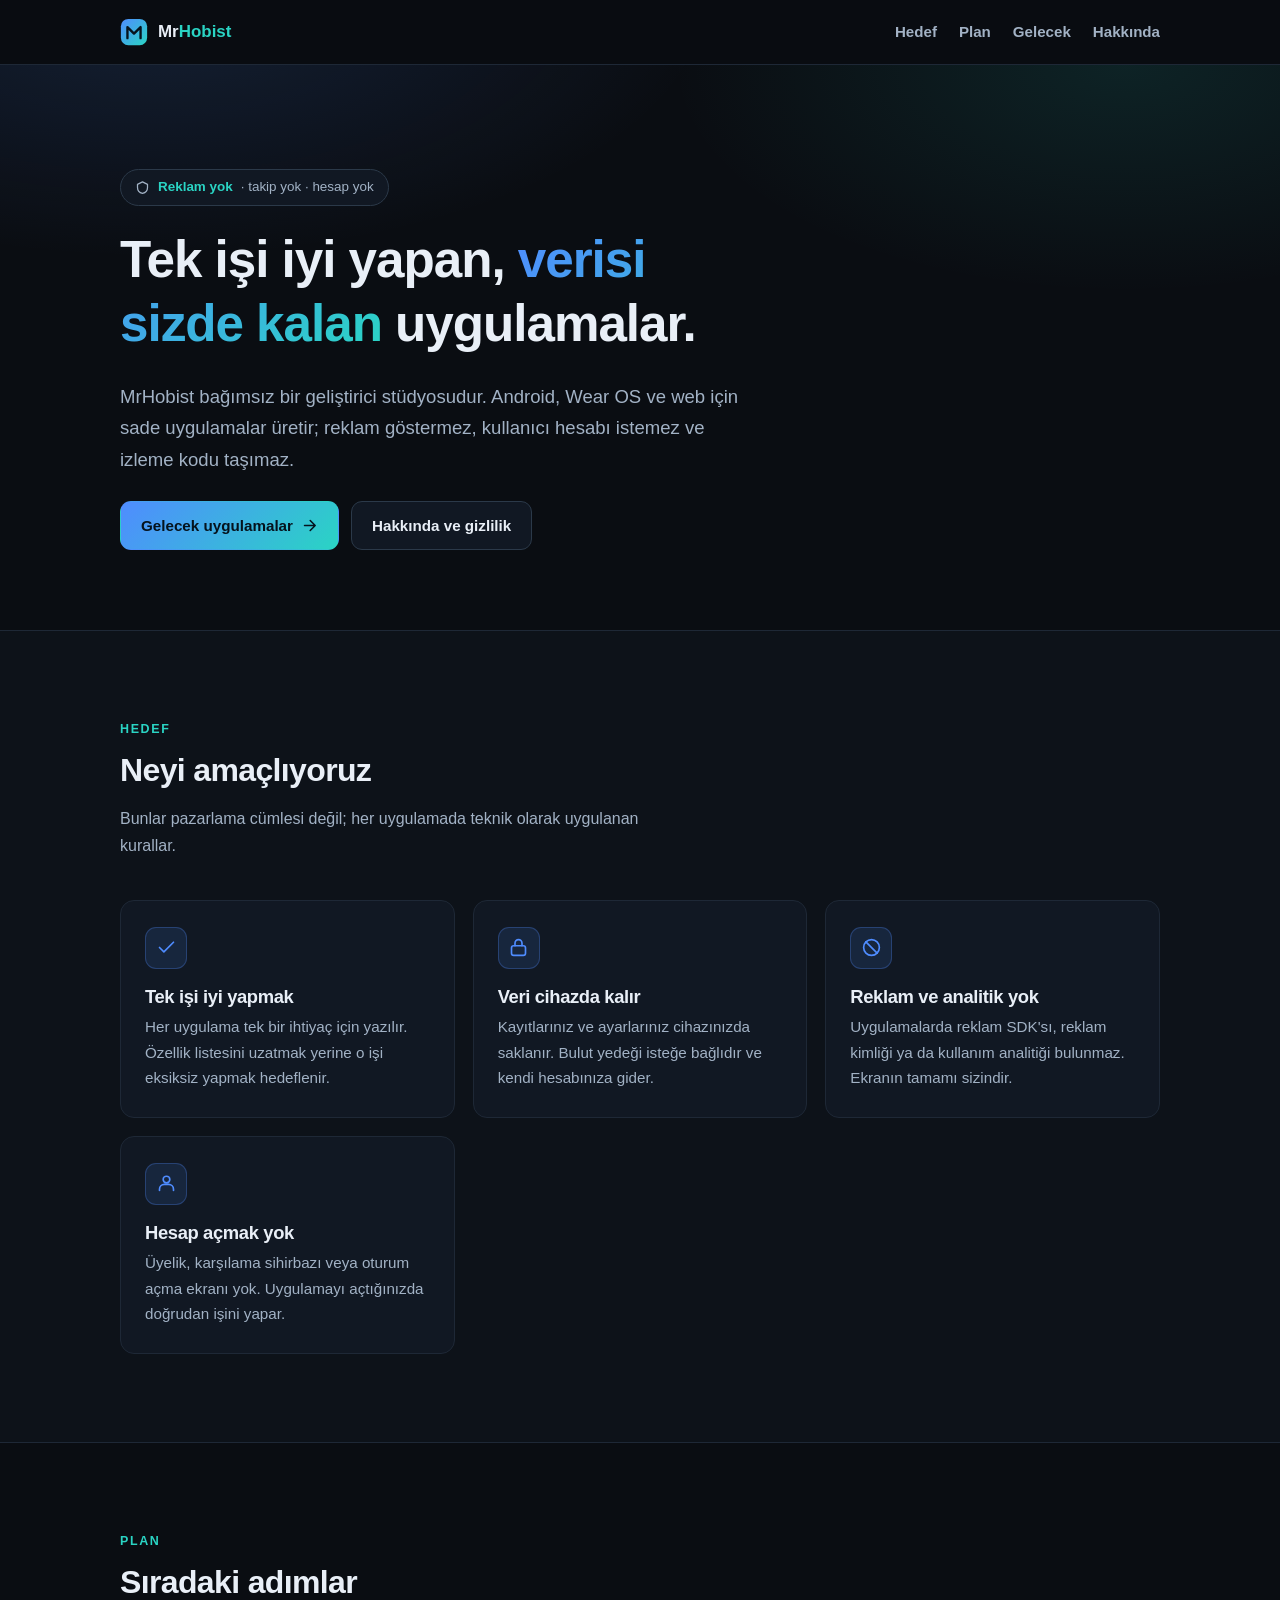
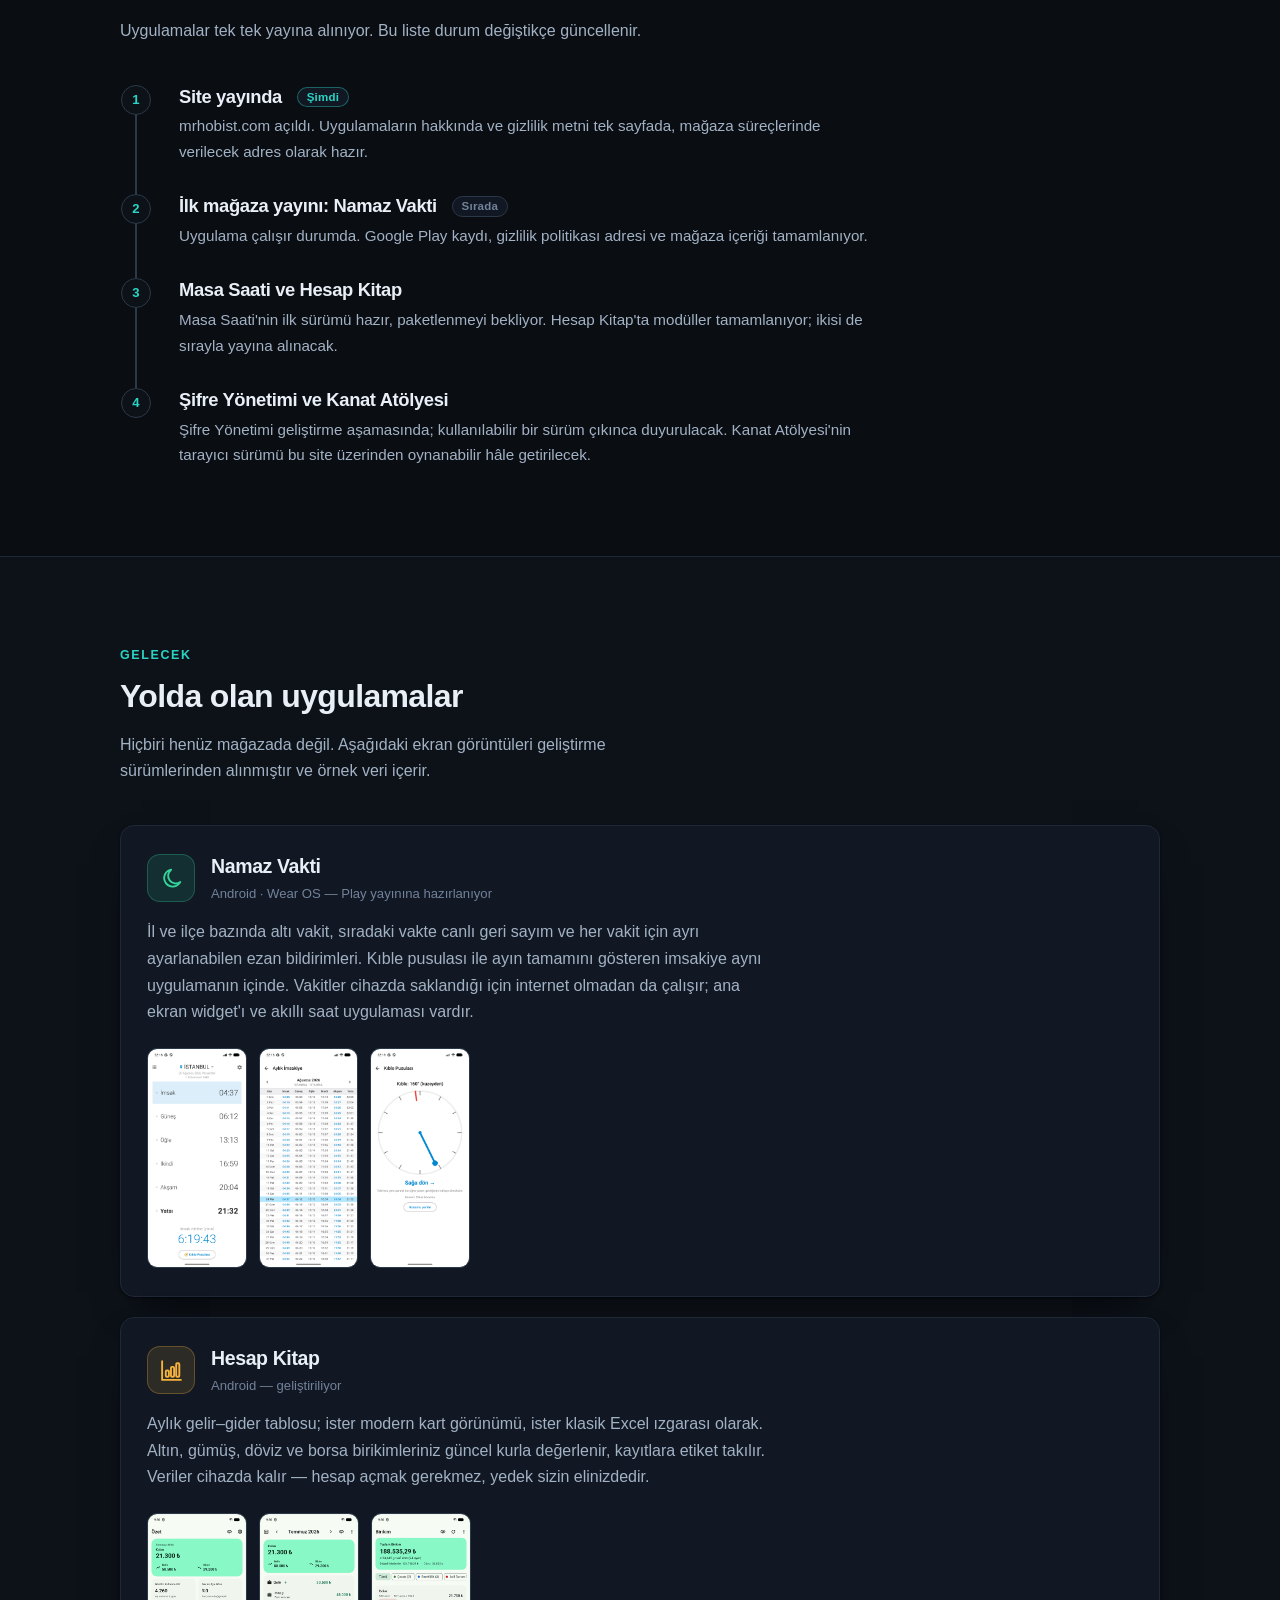
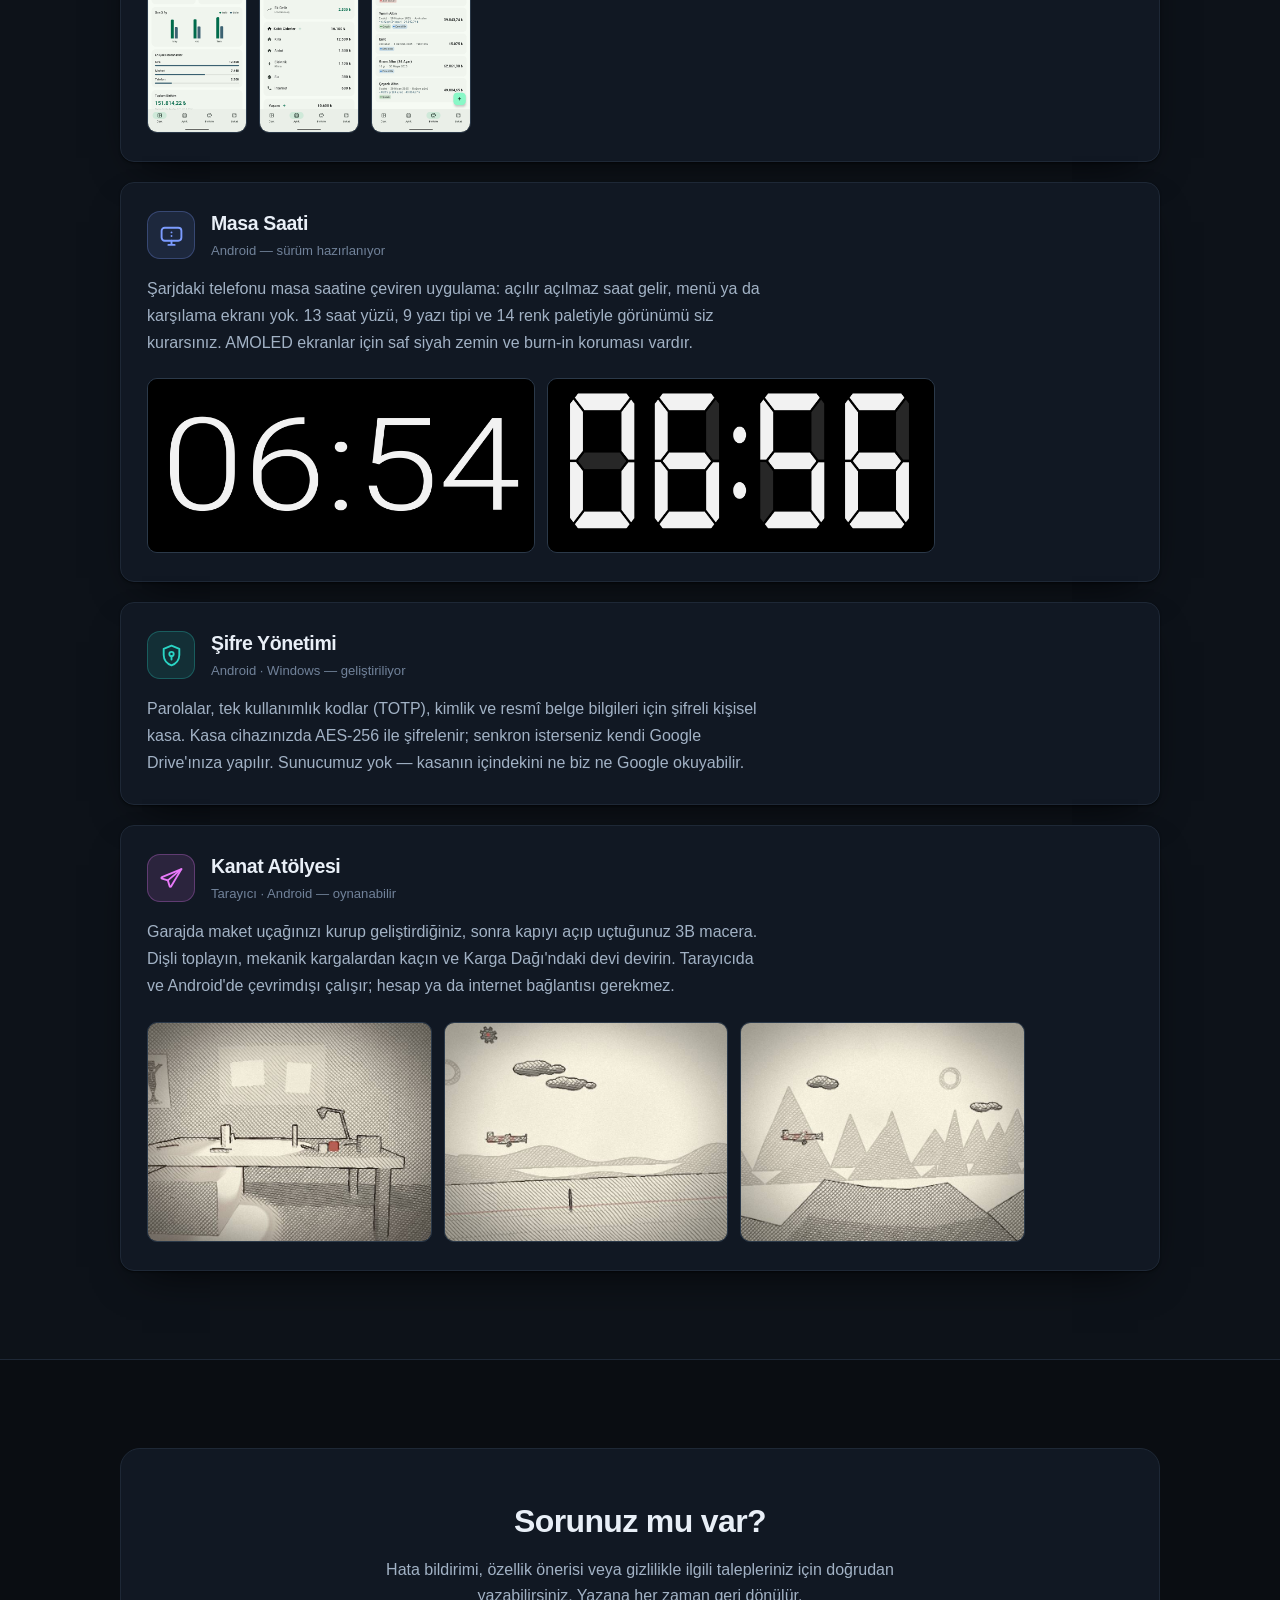
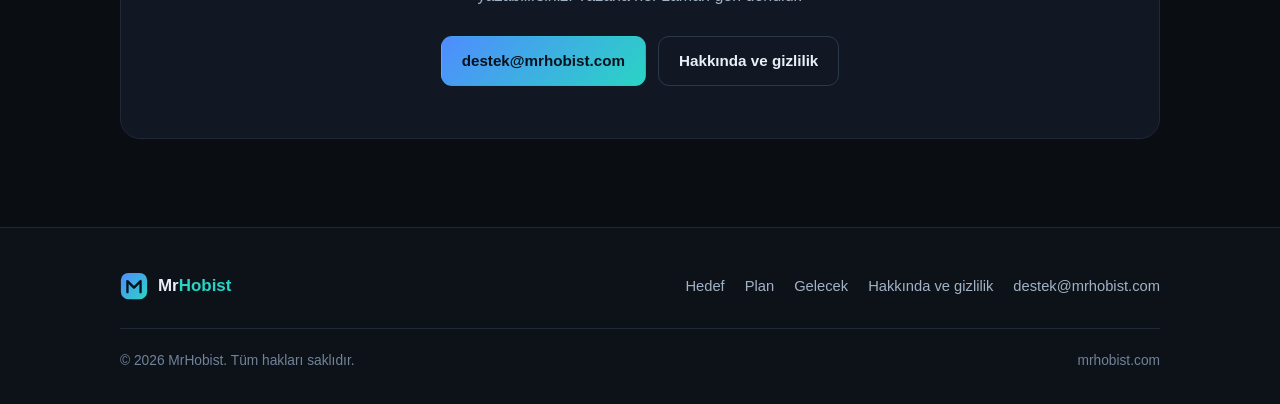
==== index.html @ 4cbd327e "MrHobist statik tanitim sitesi Ana sayfa (Hedef, Plan, Gelecek) ve Play Console icin Hakkinda + Gizl" ====
<!DOCTYPE html>
<html lang="tr">
<head>
<meta charset="utf-8">
<meta name="viewport" content="width=device-width, initial-scale=1">
<title>MrHobist — Sade, reklamsız uygulamalar</title>
<meta name="description" content="MrHobist; Namaz Vakti, Hesap Kitap, Masa Saati, Şifre Yönetimi ve Kanat Atölyesi uygulamalarını geliştiren bağımsız stüdyo. Reklam yok, hesap yok, veri cihazınızda kalır.">
<link rel="canonical" href="https://mrhobist.com/">
<meta name="theme-color" content="#0a0d12">
<link rel="icon" href="/favicon.svg" type="image/svg+xml">
<link rel="stylesheet" href="/assets/css/site.css">

<meta property="og:type" content="website">
<meta property="og:site_name" content="MrHobist">
<meta property="og:locale" content="tr_TR">
<meta property="og:url" content="https://mrhobist.com/">
<meta property="og:title" content="MrHobist — Sade, reklamsız uygulamalar">
<meta property="og:description" content="Reklam yok, kullanıcı hesabı yok, takip yok. Verileriniz cihazınızda kalır.">

<script type="application/ld+json">
{
  "@context": "https://schema.org",
  "@type": "Organization",
  "name": "MrHobist",
  "url": "https://mrhobist.com/",
  "logo": "https://mrhobist.com/favicon.svg",
  "email": "destek@mrhobist.com",
  "description": "Sade, reklamsız ve gizliliğe saygılı uygulamalar geliştiren bağımsız yazılım stüdyosu."
}
</script>
</head>
<body>
<a class="skip-link" href="#main">İçeriğe geç</a>

<header class="site-header">
  <nav class="container nav" aria-label="Ana menü">
    <a class="brand" href="/">
      <svg class="brand-mark" viewBox="0 0 32 32" aria-hidden="true">
        <defs><linearGradient id="bm" x1="0" y1="0" x2="1" y2="1"><stop offset="0" stop-color="#4f8cff"/><stop offset="1" stop-color="#2ad4c4"/></linearGradient></defs>
        <rect x="1" y="1" width="30" height="30" rx="8.5" fill="url(#bm)"/>
        <path d="M8.5 23V10.4l7.5 7.4 7.5-7.4V23" fill="none" stroke="#06131d" stroke-width="2.7" stroke-linecap="round" stroke-linejoin="round"/>
      </svg>
      <span>Mr<em>Hobist</em></span>
    </a>
    <ul class="nav-links">
      <li><a href="#hedef">Hedef</a></li>
      <li><a href="#plan">Plan</a></li>
      <li><a href="#gelecek">Gelecek</a></li>
      <li><a href="/hakkinda/">Hakkında</a></li>
    </ul>
  </nav>
</header>

<main id="main">

  <!-- ============================== HERO ============================== -->
  <section class="hero">
    <div class="container">
      <span class="hero-eyebrow">
        <svg width="15" height="15" viewBox="0 0 24 24" fill="none" stroke="currentColor" stroke-width="2" stroke-linecap="round" stroke-linejoin="round" aria-hidden="true"><path d="M12 3 4 7v5c0 4.5 3.2 8.4 8 9.5 4.8-1.1 8-5 8-9.5V7l-8-4Z"/></svg>
        <b>Reklam yok</b> · takip yok · hesap yok
      </span>

      <h1>Tek işi iyi yapan, <span class="grad-text">verisi sizde kalan</span> uygulamalar.</h1>

      <p class="hero-lead">
        MrHobist bağımsız bir geliştirici stüdyosudur. Android, Wear OS ve web için sade
        uygulamalar üretir; reklam göstermez, kullanıcı hesabı istemez ve izleme kodu taşımaz.
      </p>

      <div class="hero-actions">
        <a class="btn btn-primary" href="#gelecek">
          Gelecek uygulamalar
          <svg viewBox="0 0 24 24" fill="none" stroke="currentColor" stroke-width="2.2" stroke-linecap="round" stroke-linejoin="round" aria-hidden="true"><path d="M5 12h14m-6-7 7 7-7 7"/></svg>
        </a>
        <a class="btn btn-ghost" href="/hakkinda/">Hakkında ve gizlilik</a>
      </div>
    </div>
  </section>

  <!-- ============================== HEDEF ============================= -->
  <section class="section section-alt" id="hedef">
    <div class="container">
      <div class="section-head">
        <span class="eyebrow">Hedef</span>
        <h2>Neyi amaçlıyoruz</h2>
        <p>Bunlar pazarlama cümlesi değil; her uygulamada teknik olarak uygulanan kurallar.</p>
      </div>

      <div class="goal-grid">
        <div class="goal">
          <div class="goal-ic">
            <svg viewBox="0 0 24 24" fill="none" stroke="currentColor" stroke-width="1.9" stroke-linecap="round" stroke-linejoin="round" aria-hidden="true"><path d="M20 6 9 17l-5-5"/></svg>
          </div>
          <h3>Tek işi iyi yapmak</h3>
          <p>Her uygulama tek bir ihtiyaç için yazılır. Özellik listesini uzatmak yerine
             o işi eksiksiz yapmak hedeflenir.</p>
        </div>

        <div class="goal">
          <div class="goal-ic">
            <svg viewBox="0 0 24 24" fill="none" stroke="currentColor" stroke-width="1.9" stroke-linecap="round" stroke-linejoin="round" aria-hidden="true"><rect x="4" y="10" width="16" height="11" rx="2.5"/><path d="M8 10V7a4 4 0 0 1 8 0v3"/></svg>
          </div>
          <h3>Veri cihazda kalır</h3>
          <p>Kayıtlarınız ve ayarlarınız cihazınızda saklanır. Bulut yedeği isteğe bağlıdır
             ve kendi hesabınıza gider.</p>
        </div>

        <div class="goal">
          <div class="goal-ic">
            <svg viewBox="0 0 24 24" fill="none" stroke="currentColor" stroke-width="1.9" stroke-linecap="round" stroke-linejoin="round" aria-hidden="true"><circle cx="12" cy="12" r="9"/><path d="m5.6 5.6 12.8 12.8"/></svg>
          </div>
          <h3>Reklam ve analitik yok</h3>
          <p>Uygulamalarda reklam SDK'sı, reklam kimliği ya da kullanım analitiği bulunmaz.
             Ekranın tamamı sizindir.</p>
        </div>

        <div class="goal">
          <div class="goal-ic">
            <svg viewBox="0 0 24 24" fill="none" stroke="currentColor" stroke-width="1.9" stroke-linecap="round" stroke-linejoin="round" aria-hidden="true"><path d="M4 20v-1.5A5.5 5.5 0 0 1 9.5 13h5a5.5 5.5 0 0 1 5.5 5.5V20"/><circle cx="12" cy="7.5" r="3.8"/></svg>
          </div>
          <h3>Hesap açmak yok</h3>
          <p>Üyelik, karşılama sihirbazı veya oturum açma ekranı yok. Uygulamayı açtığınızda
             doğrudan işini yapar.</p>
        </div>
      </div>
    </div>
  </section>

  <!-- =============================== PLAN ============================= -->
  <section class="section" id="plan">
    <div class="container">
      <div class="section-head">
        <span class="eyebrow">Plan</span>
        <h2>Sıradaki adımlar</h2>
        <p>Uygulamalar tek tek yayına alınıyor. Bu liste durum değiştikçe güncellenir.</p>
      </div>

      <ol class="plan">
        <li>
          <span class="step">1</span>
          <h3>Site yayında <span class="plan-state now">Şimdi</span></h3>
          <p>mrhobist.com açıldı. Uygulamaların hakkında ve gizlilik metni tek sayfada,
             mağaza süreçlerinde verilecek adres olarak hazır.</p>
        </li>
        <li>
          <span class="step">2</span>
          <h3>İlk mağaza yayını: Namaz Vakti <span class="plan-state">Sırada</span></h3>
          <p>Uygulama çalışır durumda. Google Play kaydı, gizlilik politikası adresi ve
             mağaza içeriği tamamlanıyor.</p>
        </li>
        <li>
          <span class="step">3</span>
          <h3>Masa Saati ve Hesap Kitap</h3>
          <p>Masa Saati'nin ilk sürümü hazır, paketlenmeyi bekliyor. Hesap Kitap'ta modüller
             tamamlanıyor; ikisi de sırayla yayına alınacak.</p>
        </li>
        <li>
          <span class="step">4</span>
          <h3>Şifre Yönetimi ve Kanat Atölyesi</h3>
          <p>Şifre Yönetimi geliştirme aşamasında; kullanılabilir bir sürüm çıkınca duyurulacak.
             Kanat Atölyesi'nin tarayıcı sürümü bu site üzerinden oynanabilir hâle getirilecek.</p>
        </li>
      </ol>
    </div>
  </section>

  <!-- ============================= GELECEK ============================ -->
  <section class="section section-alt" id="gelecek">
    <div class="container">
      <div class="section-head">
        <span class="eyebrow">Gelecek</span>
        <h2>Yolda olan uygulamalar</h2>
        <p>Hiçbiri henüz mağazada değil. Aşağıdaki ekran görüntüleri geliştirme sürümlerinden
           alınmıştır ve örnek veri içerir.</p>
      </div>

      <div class="app-list">

        <!-- Namaz Vakti -->
        <article class="app">
          <div class="app-top">
            <div class="app-icon ic-prayer">
              <svg viewBox="0 0 24 24" fill="none" stroke="currentColor" stroke-width="1.8" stroke-linecap="round" stroke-linejoin="round" aria-hidden="true">
                <path d="M20.5 15.3A8.2 8.2 0 1 1 11.7 3.5a6.4 6.4 0 0 0 8.8 11.8Z"/>
              </svg>
            </div>
            <div>
              <h3 class="app-name">Namaz Vakti</h3>
              <p class="app-meta">Android · Wear OS — Play yayınına hazırlanıyor</p>
            </div>
          </div>
          <p>İl ve ilçe bazında altı vakit, sıradaki vakte canlı geri sayım ve her vakit için
             ayrı ayarlanabilen ezan bildirimleri. Kıble pusulası ile ayın tamamını gösteren
             imsakiye aynı uygulamanın içinde. Vakitler cihazda saklandığı için internet
             olmadan da çalışır; ana ekran widget'ı ve akıllı saat uygulaması vardır.</p>
          <div class="shots">
            <img src="/assets/img/namaz-vakti-1.png" width="1280" height="2856" loading="lazy" alt="Namaz Vakti ana ekranı: sıradaki vakte geri sayım ve günün altı vakti">
            <img src="/assets/img/namaz-vakti-2.png" width="1280" height="2856" loading="lazy" alt="Aylık imsakiye tablosu, bugünün satırı vurgulu">
            <img src="/assets/img/namaz-vakti-3.png" width="1280" height="2856" loading="lazy" alt="Kıble pusulası ekranı">
          </div>
        </article>

        <!-- Hesap Kitap -->
        <article class="app">
          <div class="app-top">
            <div class="app-icon ic-finance">
              <svg viewBox="0 0 24 24" fill="none" stroke="currentColor" stroke-width="1.8" stroke-linecap="round" stroke-linejoin="round" aria-hidden="true">
                <path d="M3 3v18h18"/>
                <rect x="6.5" y="12" width="3" height="6" rx="1"/>
                <rect x="11.5" y="8.5" width="3" height="9.5" rx="1"/>
                <rect x="16.5" y="5" width="3" height="13" rx="1"/>
              </svg>
            </div>
            <div>
              <h3 class="app-name">Hesap Kitap</h3>
              <p class="app-meta">Android — geliştiriliyor</p>
            </div>
          </div>
          <p>Aylık gelir–gider tablosu; ister modern kart görünümü, ister klasik Excel ızgarası
             olarak. Altın, gümüş, döviz ve borsa birikimleriniz güncel kurla değerlenir,
             kayıtlara etiket takılır. Veriler cihazda kalır — hesap açmak gerekmez, yedek
             sizin elinizdedir.</p>
          <div class="shots">
            <img src="/assets/img/hesap-kitap-1.png" width="360" height="801" loading="lazy" alt="Özet ekranı: ayın kalanı, günlük harcanabilir tutar ve son üç ayın trendi">
            <img src="/assets/img/hesap-kitap-2.png" width="360" height="801" loading="lazy" alt="Aylık ekranı: gelir ve gider grupları kart görünümünde">
            <img src="/assets/img/hesap-kitap-3.png" width="360" height="801" loading="lazy" alt="Birikim ekranı: altın ve döviz kayıtları, renkli etiketler">
          </div>
        </article>

        <!-- Masa Saati -->
        <article class="app">
          <div class="app-top">
            <div class="app-icon ic-clock">
              <svg viewBox="0 0 24 24" fill="none" stroke="currentColor" stroke-width="1.8" stroke-linecap="round" stroke-linejoin="round" aria-hidden="true">
                <rect x="2.5" y="4.5" width="19" height="12.5" rx="3"/>
                <path d="M9 21h6M12 17v4"/>
                <circle cx="12" cy="9" r=".9" fill="currentColor" stroke="none"/>
                <circle cx="12" cy="12.5" r=".9" fill="currentColor" stroke="none"/>
              </svg>
            </div>
            <div>
              <h3 class="app-name">Masa Saati</h3>
              <p class="app-meta">Android — sürüm hazırlanıyor</p>
            </div>
          </div>
          <p>Şarjdaki telefonu masa saatine çeviren uygulama: açılır açılmaz saat gelir,
             menü ya da karşılama ekranı yok. 13 saat yüzü, 9 yazı tipi ve 14 renk paletiyle
             görünümü siz kurarsınız. AMOLED ekranlar için saf siyah zemin ve burn-in
             koruması vardır.</p>
          <div class="shots wide">
            <img src="/assets/img/masa-saati-1.png" width="2856" height="1280" loading="lazy" alt="Klasik saat yüzü, yatay yerleşim: ekranı dolduran rakamlar">
            <img src="/assets/img/masa-saati-2.png" width="2856" height="1280" loading="lazy" alt="Retro saat yüzü: 7 segmentli gösterge, sönük segmentler görünür">
          </div>
        </article>

        <!-- Şifre Yönetimi -->
        <article class="app">
          <div class="app-top">
            <div class="app-icon ic-vault">
              <svg viewBox="0 0 24 24" fill="none" stroke="currentColor" stroke-width="1.8" stroke-linecap="round" stroke-linejoin="round" aria-hidden="true">
                <path d="M12 2.6 4.5 5.6v6c0 4.4 3.1 8.3 7.5 9.8 4.4-1.5 7.5-5.4 7.5-9.8v-6L12 2.6Z"/>
                <circle cx="12" cy="10.6" r="2.1"/>
                <path d="M12 12.7v3.1"/>
              </svg>
            </div>
            <div>
              <h3 class="app-name">Şifre Yönetimi</h3>
              <p class="app-meta">Android · Windows — geliştiriliyor</p>
            </div>
          </div>
          <p>Parolalar, tek kullanımlık kodlar (TOTP), kimlik ve resmî belge bilgileri için
             şifreli kişisel kasa. Kasa cihazınızda AES-256 ile şifrelenir; senkron isterseniz
             kendi Google Drive'ınıza yapılır. Sunucumuz yok — kasanın içindekini ne biz
             ne Google okuyabilir.</p>
        </article>

        <!-- Kanat Atölyesi -->
        <article class="app">
          <div class="app-top">
            <div class="app-icon ic-game">
              <svg viewBox="0 0 24 24" fill="none" stroke="currentColor" stroke-width="1.8" stroke-linecap="round" stroke-linejoin="round" aria-hidden="true">
                <path d="M21.5 3 2.8 10.6c-.7.3-.7 1.3.1 1.5l5.6 1.7 1.7 5.6c.2.8 1.2.8 1.5.1L21.5 3Z"/>
                <path d="M21.5 3 8.5 13.8"/>
              </svg>
            </div>
            <div>
              <h3 class="app-name">Kanat Atölyesi</h3>
              <p class="app-meta">Tarayıcı · Android — oynanabilir</p>
            </div>
          </div>
          <p>Garajda maket uçağınızı kurup geliştirdiğiniz, sonra kapıyı açıp uçtuğunuz
             3B macera. Dişli toplayın, mekanik kargalardan kaçın ve Karga Dağı'ndaki devi
             devirin. Tarayıcıda ve Android'de çevrimdışı çalışır; hesap ya da internet
             bağlantısı gerekmez.</p>
          <div class="shots">
            <img src="/assets/img/kanat-atolyesi-1.jpg" width="696" height="537" loading="lazy" alt="Kanat Atölyesi açılış ekranı: ışığı yanan garaj ve masadaki maket uçak">
            <img src="/assets/img/kanat-atolyesi-2.jpg" width="696" height="537" loading="lazy" alt="Uçuş sahnesi: pistten kalkan uçak ve prosedürel üretilmiş arazi">
            <img src="/assets/img/kanat-atolyesi-3.jpg" width="696" height="537" loading="lazy" alt="Karga Dağı bölüm sonu mücadelesi">
          </div>
        </article>

      </div>
    </div>
  </section>

  <!-- =============================== CTA ============================== -->
  <section class="section">
    <div class="container">
      <div class="cta">
        <h2>Sorunuz mu var?</h2>
        <p>Hata bildirimi, özellik önerisi veya gizlilikle ilgili talepleriniz için doğrudan
           yazabilirsiniz. Yazana her zaman geri dönülür.</p>
        <div class="hero-actions">
          <a class="btn btn-primary" href="mailto:destek@mrhobist.com">destek@mrhobist.com</a>
          <a class="btn btn-ghost" href="/hakkinda/">Hakkında ve gizlilik</a>
        </div>
      </div>
    </div>
  </section>

</main>

<footer class="site-footer">
  <div class="container">
    <div class="footer-top">
      <a class="brand" href="/">
        <svg class="brand-mark" viewBox="0 0 32 32" aria-hidden="true">
          <defs><linearGradient id="bf" x1="0" y1="0" x2="1" y2="1"><stop offset="0" stop-color="#4f8cff"/><stop offset="1" stop-color="#2ad4c4"/></linearGradient></defs>
          <rect x="1" y="1" width="30" height="30" rx="8.5" fill="url(#bf)"/>
          <path d="M8.5 23V10.4l7.5 7.4 7.5-7.4V23" fill="none" stroke="#06131d" stroke-width="2.7" stroke-linecap="round" stroke-linejoin="round"/>
        </svg>
        <span>Mr<em>Hobist</em></span>
      </a>
      <ul class="footer-nav">
        <li><a href="#hedef">Hedef</a></li>
        <li><a href="#plan">Plan</a></li>
        <li><a href="#gelecek">Gelecek</a></li>
        <li><a href="/hakkinda/">Hakkında ve gizlilik</a></li>
        <li><a href="mailto:destek@mrhobist.com">destek@mrhobist.com</a></li>
      </ul>
    </div>
    <div class="footer-bottom">
      <span>&copy; 2026 MrHobist. Tüm hakları saklıdır.</span>
      <span>mrhobist.com</span>
    </div>
  </div>
</footer>
</body>
</html>
---- assets/css/site.css ----
/* ==========================================================================
   MrHobist — tek stylesheet
   Harici font / CDN / betik yok. Site tek alan adindan, tek istekte acilir.
   ========================================================================== */

:root {
  --bg: #0a0d12;
  --bg-2: #0d1219;
  --surface: #111823;
  --border: #1e2836;
  --border-2: #2b3949;

  --text: #e9eff7;
  --dim: #a2b2c5;
  --mute: #71829a;

  --brand: #4f8cff;
  --brand-2: #2ad4c4;
  --grad: linear-gradient(135deg, #4f8cff 0%, #2ad4c4 100%);

  --maxw: 1080px;
  --radius: 14px;
  --shadow: 0 1px 2px rgba(0, 0, 0, .5), 0 18px 44px -22px rgba(0, 0, 0, .9);

  --font: -apple-system, BlinkMacSystemFont, "Segoe UI", Roboto,
          "Helvetica Neue", Arial, "Noto Sans", sans-serif;

  color-scheme: dark;
}

*, *::before, *::after { box-sizing: border-box; }

html {
  scroll-behavior: smooth;
  scroll-padding-top: 80px;
  -webkit-text-size-adjust: 100%;
}

@media (prefers-reduced-motion: reduce) {
  html { scroll-behavior: auto; }
  *, *::before, *::after { transition-duration: .01ms !important; }
}

body {
  margin: 0;
  background: var(--bg);
  color: var(--text);
  font-family: var(--font);
  font-size: 16px;
  line-height: 1.68;
  -webkit-font-smoothing: antialiased;
  overflow-x: hidden;
}

img, svg { max-width: 100%; }
img { height: auto; display: block; }

a { color: var(--brand); text-decoration: none; }
a:hover { text-decoration: underline; }

:focus-visible { outline: 2px solid var(--brand-2); outline-offset: 3px; border-radius: 6px; }

h1, h2, h3, h4 { line-height: 1.25; letter-spacing: -.02em; margin: 0 0 .5em; }
h1 { font-size: clamp(2rem, 5.4vw, 3.2rem); font-weight: 800; }
h2 { font-size: clamp(1.45rem, 3.2vw, 2rem); font-weight: 700; }
h3 { font-size: 1.15rem; font-weight: 650; }
h4 { font-size: 1rem; font-weight: 650; }
p  { margin: 0 0 1em; }

.container { width: 100%; max-width: var(--maxw); margin-inline: auto; padding-inline: 20px; }

.grad-text {
  background: var(--grad);
  -webkit-background-clip: text;
  background-clip: text;
  -webkit-text-fill-color: transparent;
  color: transparent;
}

.skip-link {
  position: absolute; left: -9999px; top: 0;
  background: var(--brand); color: #04070c;
  padding: 10px 16px; border-radius: 0 0 10px 0;
  font-weight: 700; z-index: 100;
}
.skip-link:focus { left: 0; }

/* ------------------------------- Baslik -------------------------------- */

.site-header {
  position: sticky; top: 0; z-index: 40;
  background: rgba(10, 13, 18, .88);
  backdrop-filter: blur(10px);
  border-bottom: 1px solid var(--border);
}

.nav {
  display: flex; align-items: center; justify-content: space-between;
  gap: 16px; min-height: 64px;
}

.brand {
  display: inline-flex; align-items: center; gap: 10px;
  color: var(--text); font-weight: 750; font-size: 1.06rem;
}
.brand:hover { text-decoration: none; }
.brand em { font-style: normal; color: var(--brand-2); }
.brand-mark { width: 28px; height: 28px; flex: none; }

.nav-links { display: flex; align-items: center; gap: 22px; list-style: none; margin: 0; padding: 0; }
.nav-links a { color: var(--dim); font-size: .945rem; font-weight: 550; }
.nav-links a:hover, .nav-links a[aria-current="page"] { color: var(--text); text-decoration: none; }

@media (max-width: 420px) {
  .nav-links { gap: 15px; }
  .nav-links a { font-size: .88rem; }
}

/* ------------------------------- Butonlar ------------------------------ */

.btn {
  display: inline-flex; align-items: center; gap: 8px;
  padding: 11px 20px; border-radius: 11px;
  font-weight: 650; font-size: .95rem;
  border: 1px solid transparent; cursor: pointer;
  transition: transform .15s ease, border-color .15s ease, background .15s ease;
}
.btn:hover { text-decoration: none; transform: translateY(-1px); }
.btn svg { width: 17px; height: 17px; }

.btn-primary { background: var(--grad); color: #05121c; }
.btn-ghost { background: var(--surface); border-color: var(--border-2); color: var(--text); }
.btn-ghost:hover { border-color: var(--brand); }

/* -------------------------------- Hero -------------------------------- */

.hero {
  padding: clamp(56px, 11vw, 104px) 0 clamp(44px, 8vw, 80px);
  background:
    radial-gradient(900px 420px at 12% -12%, rgba(79, 140, 255, .15), transparent 62%),
    radial-gradient(760px 380px at 88% 0%, rgba(42, 212, 196, .11), transparent 60%);
}

.hero h1 { max-width: 22ch; }

.hero-eyebrow {
  display: inline-flex; align-items: center; gap: 8px;
  padding: 6px 14px; margin-bottom: 22px;
  border: 1px solid var(--border-2); border-radius: 999px;
  background: var(--surface);
  font-size: .84rem; color: var(--dim);
}
.hero-eyebrow b { color: var(--brand-2); font-weight: 650; }

.hero-lead { max-width: 62ch; font-size: clamp(1.02rem, 1.9vw, 1.16rem); color: var(--dim); }

.hero-actions { display: flex; flex-wrap: wrap; gap: 12px; margin-top: 26px; }

/* ------------------------------ Bolumler ------------------------------ */

.section { padding: clamp(52px, 8vw, 88px) 0; border-top: 1px solid var(--border); }
.section-alt { background: var(--bg-2); }

.section-head { max-width: 64ch; margin-bottom: 40px; }
.section-head p { color: var(--dim); margin-bottom: 0; }

.eyebrow {
  display: block; margin-bottom: 10px;
  font-size: .78rem; font-weight: 700; letter-spacing: .13em; text-transform: uppercase;
  color: var(--brand-2);
}

/* --------------------------- Hedef kartlari --------------------------- */

.goal-grid { display: grid; gap: 18px; grid-template-columns: repeat(auto-fit, minmax(250px, 1fr)); }

.goal {
  padding: 26px 24px;
  background: var(--surface);
  border: 1px solid var(--border);
  border-radius: var(--radius);
}
.goal h3 { margin-bottom: .35em; }
.goal p { color: var(--dim); font-size: .95rem; margin-bottom: 0; }

.goal-ic {
  display: grid; place-items: center;
  width: 42px; height: 42px; margin-bottom: 16px;
  border-radius: 11px;
  background: rgba(79, 140, 255, .12);
  border: 1px solid rgba(79, 140, 255, .28);
  color: var(--brand);
}
.goal-ic svg { width: 21px; height: 21px; }

/* ------------------------------- Plan --------------------------------- */

.plan { list-style: none; margin: 0; padding: 0; max-width: 760px; }

.plan li {
  position: relative;
  padding: 0 0 30px 42px;
  border-left: 2px solid var(--border-2);
  margin-left: 15px;
}
.plan li:last-child { border-left-color: transparent; padding-bottom: 0; }

.plan .step {
  position: absolute; left: -16px; top: 0;
  display: grid; place-items: center;
  width: 30px; height: 30px;
  border-radius: 50%;
  background: var(--bg-2);
  border: 1px solid var(--border-2);
  color: var(--brand-2);
  font-size: .82rem; font-weight: 700;
}
.plan h3 { margin-bottom: .3em; }
.plan p { color: var(--dim); font-size: .95rem; margin-bottom: 0; }

.plan-state {
  display: inline-block; margin-left: 10px;
  padding: 2px 9px; border-radius: 999px;
  border: 1px solid var(--border-2); background: var(--surface);
  font-size: .72rem; font-weight: 650; letter-spacing: .02em;
  color: var(--mute); vertical-align: 2px;
}
.plan-state.now { color: var(--brand-2); border-color: rgba(42, 212, 196, .4); }

/* ----------------------------- Uygulamalar ---------------------------- */

.app-list { display: grid; gap: 20px; }

.app {
  padding: 28px 26px;
  background: var(--surface);
  border: 1px solid var(--border);
  border-radius: var(--radius);
  box-shadow: var(--shadow);
}

.app-top { display: flex; align-items: flex-start; gap: 16px; margin-bottom: 14px; }

.app-icon {
  display: grid; place-items: center;
  width: 48px; height: 48px; flex: none;
  border-radius: 13px;
  background: rgba(79, 140, 255, .12);
  border: 1px solid rgba(79, 140, 255, .26);
  color: var(--brand);
}
.app-icon svg { width: 25px; height: 25px; }

.ic-prayer  { background: rgba(53, 211, 153, .12);  border-color: rgba(53, 211, 153, .28);  color: #35d399; }
.ic-finance { background: rgba(246, 178, 60, .12);  border-color: rgba(246, 178, 60, .28);  color: #f6b23c; }
.ic-clock   { background: rgba(124, 156, 255, .12); border-color: rgba(124, 156, 255, .28); color: #7c9cff; }
.ic-vault   { background: rgba(42, 212, 196, .12);  border-color: rgba(42, 212, 196, .28);  color: #2ad4c4; }
.ic-game    { background: rgba(232, 121, 249, .12); border-color: rgba(232, 121, 249, .28); color: #e879f9; }

.app-name { margin: 0 0 4px; font-size: 1.22rem; font-weight: 700; }
.app-meta { margin: 0; font-size: .82rem; color: var(--mute); }
.app > p { color: var(--dim); margin-bottom: 0; max-width: 70ch; }

.shots { display: flex; flex-wrap: wrap; gap: 12px; margin-top: 22px; }
.shots img {
  height: 220px; width: auto;
  border-radius: 10px;
  border: 1px solid var(--border-2);
  background: #05080d;
}
.shots.wide img { height: 175px; }

@media (max-width: 560px) {
  .app { padding: 24px 20px; }
  .shots { gap: 10px; }
  .shots img, .shots.wide img { height: 158px; }
}

/* -------------------------------- CTA --------------------------------- */

.cta {
  padding: clamp(32px, 6vw, 52px);
  text-align: center;
  background: var(--surface);
  border: 1px solid var(--border);
  border-radius: 20px;
}
.cta p { color: var(--dim); max-width: 58ch; margin-inline: auto; }
.cta .hero-actions { justify-content: center; }

/* ------------------------------ Belgeler ------------------------------ */

.doc-header {
  padding: clamp(40px, 7vw, 68px) 0 clamp(26px, 4vw, 38px);
  border-bottom: 1px solid var(--border);
  background: radial-gradient(760px 340px at 18% -20%, rgba(79, 140, 255, .13), transparent 62%);
}
.doc-header h1 { font-size: clamp(1.7rem, 4.4vw, 2.5rem); max-width: none; }
.doc-header > .container > p { color: var(--dim); max-width: 68ch; margin-bottom: 0; }

.breadcrumb {
  display: flex; flex-wrap: wrap; gap: 8px;
  list-style: none; margin: 0 0 18px; padding: 0;
  font-size: .85rem; color: var(--mute);
}
.breadcrumb li + li::before { content: "/"; margin-right: 8px; color: var(--border-2); }

.doc-meta {
  display: flex; flex-wrap: wrap; gap: 8px 22px;
  margin-top: 22px;
  font-size: .86rem; color: var(--mute);
}
.doc-meta b { color: var(--dim); font-weight: 600; }

.doc { padding: clamp(40px, 6vw, 64px) 0 clamp(56px, 9vw, 88px); }
.doc .container { max-width: 800px; }

.doc h2 {
  margin-top: 2.4em; padding-top: 1.4em;
  border-top: 1px solid var(--border);
  font-size: clamp(1.25rem, 2.6vw, 1.6rem);
}
.doc h2:first-child { margin-top: 0; padding-top: 0; border-top: 0; }
.doc h3 { margin-top: 1.9em; }
.doc p, .doc li { color: var(--dim); }
.doc strong { color: var(--text); font-weight: 650; }
.doc ul, .doc ol { padding-left: 22px; margin: 0 0 1.1em; }
.doc li { margin-bottom: .5em; }

.callout {
  padding: 20px 22px; margin: 1.6em 0;
  background: var(--surface);
  border: 1px solid var(--border-2);
  border-left: 3px solid var(--brand);
  border-radius: 0 var(--radius) var(--radius) 0;
}
.callout p:last-child { margin-bottom: 0; }
.callout.warn { border-left-color: #f6b23c; }

.table-wrap { overflow-x: auto; margin: 1.5em 0; }
table { width: 100%; border-collapse: collapse; font-size: .92rem; min-width: 520px; }
th, td { padding: 11px 14px; text-align: left; border-bottom: 1px solid var(--border); vertical-align: top; }
th { color: var(--text); font-weight: 650; background: var(--surface); }
td { color: var(--dim); }

/* -------------------------------- Alt --------------------------------- */

.site-footer {
  padding: 44px 0 32px;
  border-top: 1px solid var(--border);
  background: var(--bg-2);
  font-size: .92rem;
}

.footer-top {
  display: flex; flex-wrap: wrap; align-items: center; justify-content: space-between;
  gap: 18px;
}
.footer-nav { display: flex; flex-wrap: wrap; gap: 20px; list-style: none; margin: 0; padding: 0; }
.footer-nav a { color: var(--dim); }

.footer-bottom {
  display: flex; flex-wrap: wrap; gap: 10px 20px; justify-content: space-between;
  margin-top: 28px; padding-top: 20px;
  border-top: 1px solid var(--border);
  color: var(--mute); font-size: .86rem;
}

/* ------------------------------- 404 ---------------------------------- */

.notfound { padding: clamp(80px, 16vw, 160px) 0; text-align: center; }
.notfound .big { font-size: clamp(4rem, 16vw, 8rem); font-weight: 800; line-height: 1; margin: 0 0 12px; }
.notfound p { color: var(--dim); max-width: 48ch; margin-inline: auto; }
.notfound .hero-actions { justify-content: center; }
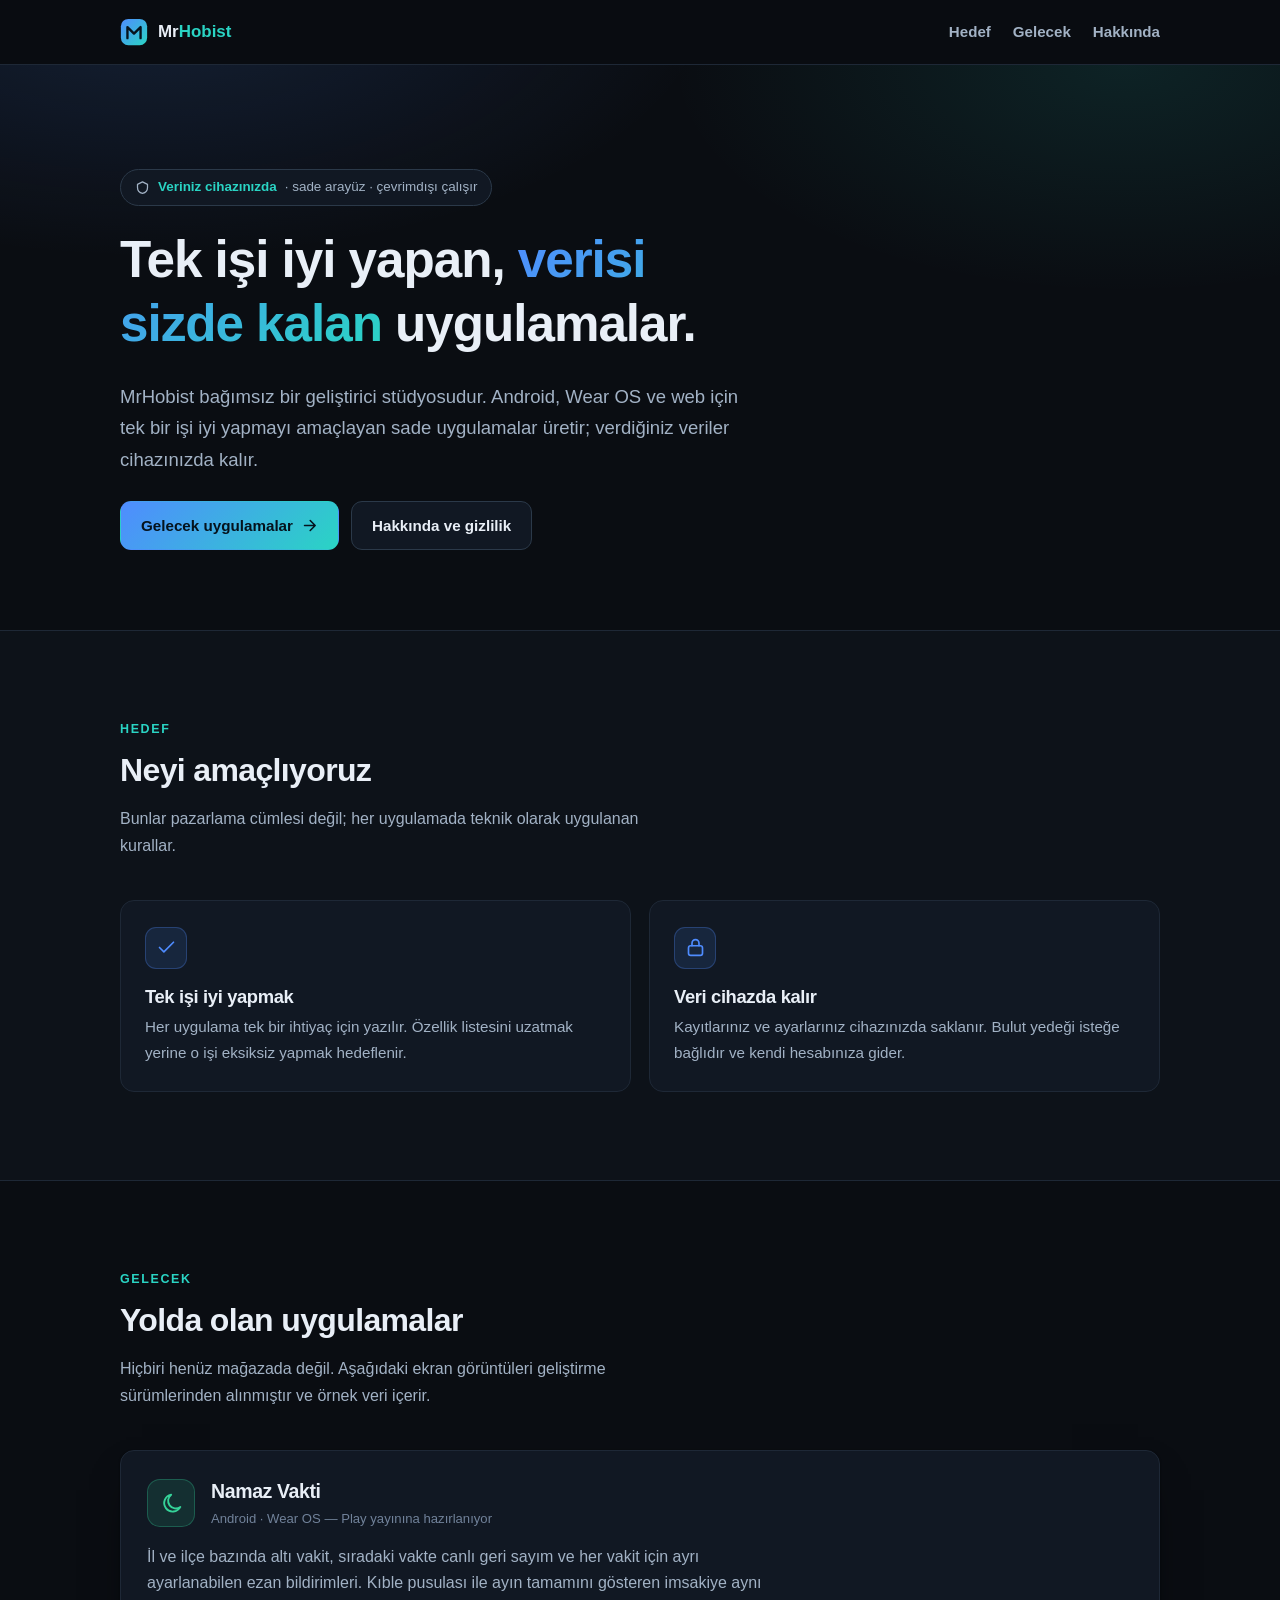
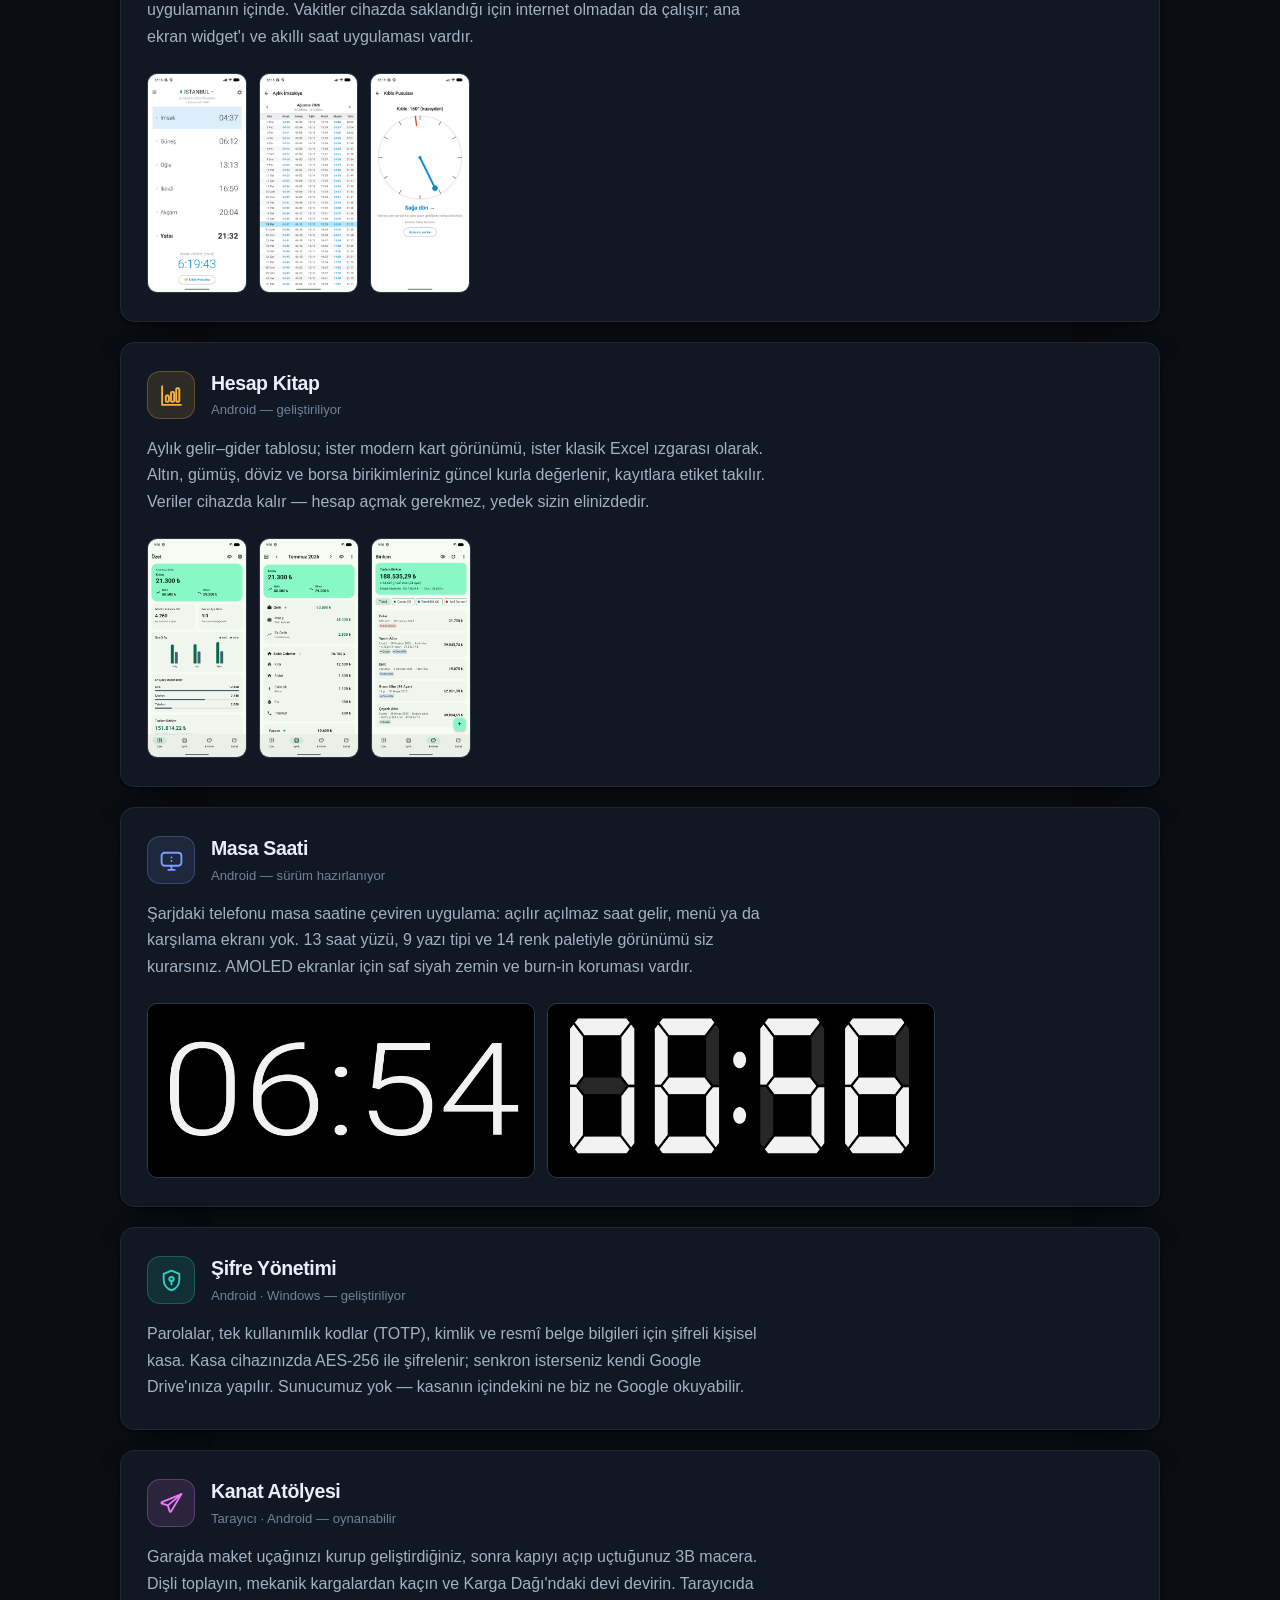
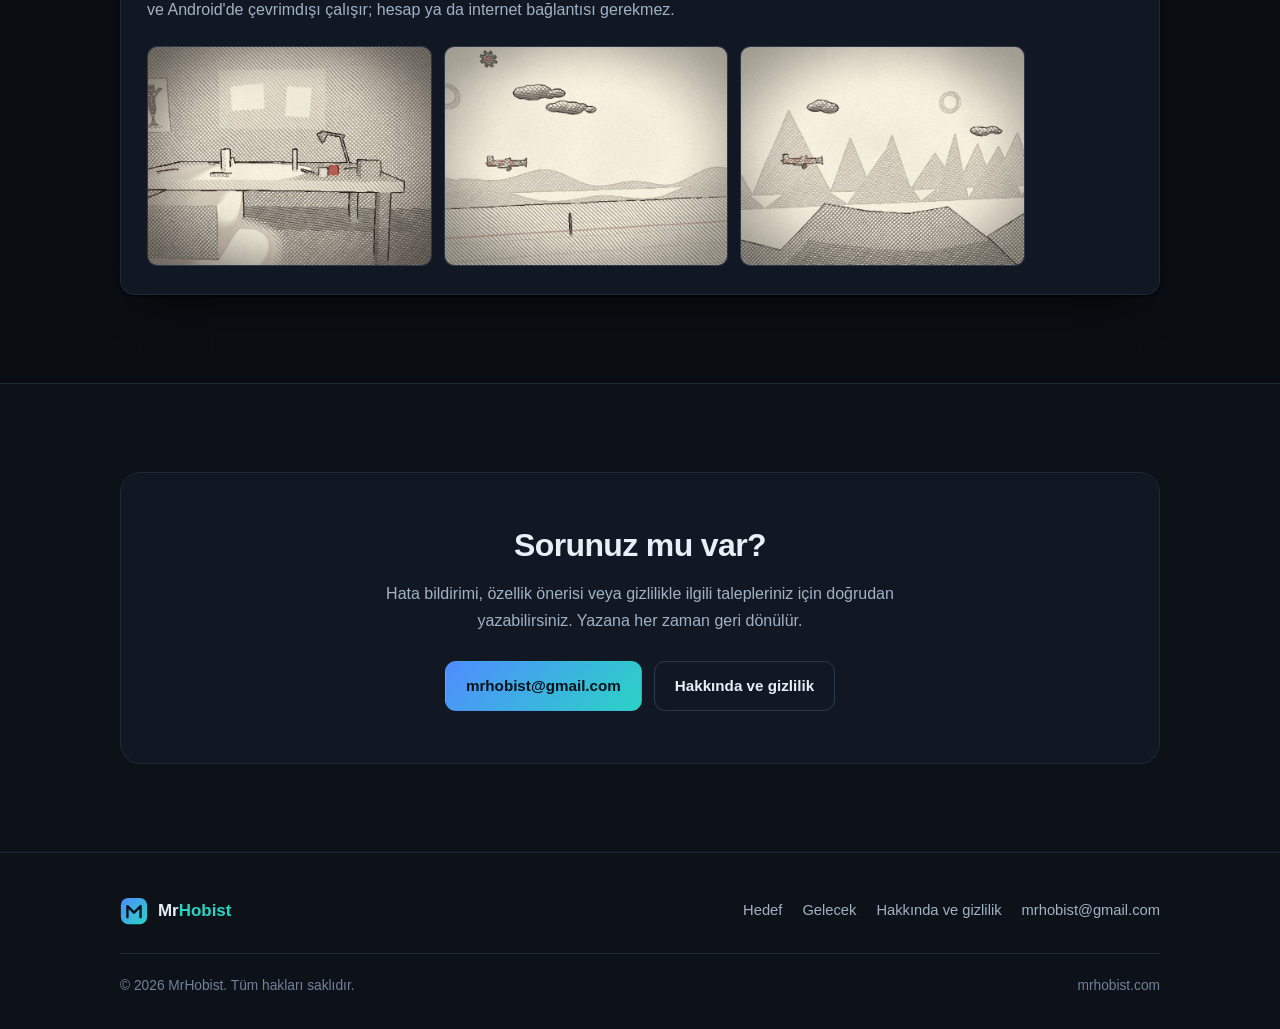
==== commit 36523a41: "Icerigi sadelestir: Plan bolumu kaldirildi, iletisim gmail'e tasindi Ana sayfa: Plan bolumu ve iki h" ====
--- a/index.html
+++ b/index.html
@@ -3,8 +3,8 @@
 <head>
 <meta charset="utf-8">
 <meta name="viewport" content="width=device-width, initial-scale=1">
-<title>MrHobist — Sade, reklamsız uygulamalar</title>
-<meta name="description" content="MrHobist; Namaz Vakti, Hesap Kitap, Masa Saati, Şifre Yönetimi ve Kanat Atölyesi uygulamalarını geliştiren bağımsız stüdyo. Reklam yok, hesap yok, veri cihazınızda kalır.">
+<title>MrHobist — Sade uygulamalar</title>
+<meta name="description" content="MrHobist; Namaz Vakti, Hesap Kitap, Masa Saati, Şifre Yönetimi ve Kanat Atölyesi uygulamalarını geliştiren bağımsız stüdyo. Verileriniz cihazınızda kalır.">
 <link rel="canonical" href="https://mrhobist.com/">
 <meta name="theme-color" content="#0a0d12">
 <link rel="icon" href="/favicon.svg" type="image/svg+xml">
@@ -14,8 +14,8 @@
 <meta property="og:site_name" content="MrHobist">
 <meta property="og:locale" content="tr_TR">
 <meta property="og:url" content="https://mrhobist.com/">
-<meta property="og:title" content="MrHobist — Sade, reklamsız uygulamalar">
-<meta property="og:description" content="Reklam yok, kullanıcı hesabı yok, takip yok. Verileriniz cihazınızda kalır.">
+<meta property="og:title" content="MrHobist — Sade uygulamalar">
+<meta property="og:description" content="Tek işi iyi yapan sade uygulamalar. Verileriniz cihazınızda kalır.">
 
 <script type="application/ld+json">
 {
@@ -24,8 +24,8 @@
   "name": "MrHobist",
   "url": "https://mrhobist.com/",
   "logo": "https://mrhobist.com/favicon.svg",
-  "email": "destek@mrhobist.com",
-  "description": "Sade, reklamsız ve gizliliğe saygılı uygulamalar geliştiren bağımsız yazılım stüdyosu."
+  "email": "mrhobist@gmail.com",
+  "description": "Sade ve gizliliğe saygılı uygulamalar geliştiren bağımsız yazılım stüdyosu."
 }
 </script>
 </head>
@@ -44,7 +44,6 @@
     </a>
     <ul class="nav-links">
       <li><a href="#hedef">Hedef</a></li>
-      <li><a href="#plan">Plan</a></li>
       <li><a href="#gelecek">Gelecek</a></li>
       <li><a href="/hakkinda/">Hakkında</a></li>
     </ul>
@@ -58,14 +57,14 @@
     <div class="container">
       <span class="hero-eyebrow">
         <svg width="15" height="15" viewBox="0 0 24 24" fill="none" stroke="currentColor" stroke-width="2" stroke-linecap="round" stroke-linejoin="round" aria-hidden="true"><path d="M12 3 4 7v5c0 4.5 3.2 8.4 8 9.5 4.8-1.1 8-5 8-9.5V7l-8-4Z"/></svg>
-        <b>Reklam yok</b> · takip yok · hesap yok
+        <b>Veriniz cihazınızda</b> · sade arayüz · çevrimdışı çalışır
       </span>
 
       <h1>Tek işi iyi yapan, <span class="grad-text">verisi sizde kalan</span> uygulamalar.</h1>
 
       <p class="hero-lead">
-        MrHobist bağımsız bir geliştirici stüdyosudur. Android, Wear OS ve web için sade
-        uygulamalar üretir; reklam göstermez, kullanıcı hesabı istemez ve izleme kodu taşımaz.
+        MrHobist bağımsız bir geliştirici stüdyosudur. Android, Wear OS ve web için tek bir
+        işi iyi yapmayı amaçlayan sade uygulamalar üretir; verdiğiniz veriler cihazınızda kalır.
       </p>
 
       <div class="hero-actions">
@@ -106,67 +105,12 @@
              ve kendi hesabınıza gider.</p>
         </div>
 
-        <div class="goal">
-          <div class="goal-ic">
-            <svg viewBox="0 0 24 24" fill="none" stroke="currentColor" stroke-width="1.9" stroke-linecap="round" stroke-linejoin="round" aria-hidden="true"><circle cx="12" cy="12" r="9"/><path d="m5.6 5.6 12.8 12.8"/></svg>
-          </div>
-          <h3>Reklam ve analitik yok</h3>
-          <p>Uygulamalarda reklam SDK'sı, reklam kimliği ya da kullanım analitiği bulunmaz.
-             Ekranın tamamı sizindir.</p>
-        </div>
-
-        <div class="goal">
-          <div class="goal-ic">
-            <svg viewBox="0 0 24 24" fill="none" stroke="currentColor" stroke-width="1.9" stroke-linecap="round" stroke-linejoin="round" aria-hidden="true"><path d="M4 20v-1.5A5.5 5.5 0 0 1 9.5 13h5a5.5 5.5 0 0 1 5.5 5.5V20"/><circle cx="12" cy="7.5" r="3.8"/></svg>
-          </div>
-          <h3>Hesap açmak yok</h3>
-          <p>Üyelik, karşılama sihirbazı veya oturum açma ekranı yok. Uygulamayı açtığınızda
-             doğrudan işini yapar.</p>
-        </div>
-      </div>
-    </div>
-  </section>
-
-  <!-- =============================== PLAN ============================= -->
-  <section class="section" id="plan">
-    <div class="container">
-      <div class="section-head">
-        <span class="eyebrow">Plan</span>
-        <h2>Sıradaki adımlar</h2>
-        <p>Uygulamalar tek tek yayına alınıyor. Bu liste durum değiştikçe güncellenir.</p>
-      </div>
-
-      <ol class="plan">
-        <li>
-          <span class="step">1</span>
-          <h3>Site yayında <span class="plan-state now">Şimdi</span></h3>
-          <p>mrhobist.com açıldı. Uygulamaların hakkında ve gizlilik metni tek sayfada,
-             mağaza süreçlerinde verilecek adres olarak hazır.</p>
-        </li>
-        <li>
-          <span class="step">2</span>
-          <h3>İlk mağaza yayını: Namaz Vakti <span class="plan-state">Sırada</span></h3>
-          <p>Uygulama çalışır durumda. Google Play kaydı, gizlilik politikası adresi ve
-             mağaza içeriği tamamlanıyor.</p>
-        </li>
-        <li>
-          <span class="step">3</span>
-          <h3>Masa Saati ve Hesap Kitap</h3>
-          <p>Masa Saati'nin ilk sürümü hazır, paketlenmeyi bekliyor. Hesap Kitap'ta modüller
-             tamamlanıyor; ikisi de sırayla yayına alınacak.</p>
-        </li>
-        <li>
-          <span class="step">4</span>
-          <h3>Şifre Yönetimi ve Kanat Atölyesi</h3>
-          <p>Şifre Yönetimi geliştirme aşamasında; kullanılabilir bir sürüm çıkınca duyurulacak.
-             Kanat Atölyesi'nin tarayıcı sürümü bu site üzerinden oynanabilir hâle getirilecek.</p>
-        </li>
-      </ol>
+      </div>
     </div>
   </section>
 
   <!-- ============================= GELECEK ============================ -->
-  <section class="section section-alt" id="gelecek">
+  <section class="section" id="gelecek">
     <div class="container">
       <div class="section-head">
         <span class="eyebrow">Gelecek</span>
@@ -305,14 +249,14 @@
   </section>
 
   <!-- =============================== CTA ============================== -->
-  <section class="section">
+  <section class="section section-alt">
     <div class="container">
       <div class="cta">
         <h2>Sorunuz mu var?</h2>
         <p>Hata bildirimi, özellik önerisi veya gizlilikle ilgili talepleriniz için doğrudan
            yazabilirsiniz. Yazana her zaman geri dönülür.</p>
         <div class="hero-actions">
-          <a class="btn btn-primary" href="mailto:destek@mrhobist.com">destek@mrhobist.com</a>
+          <a class="btn btn-primary" href="mailto:mrhobist@gmail.com">mrhobist@gmail.com</a>
           <a class="btn btn-ghost" href="/hakkinda/">Hakkında ve gizlilik</a>
         </div>
       </div>
@@ -334,10 +278,9 @@
       </a>
       <ul class="footer-nav">
         <li><a href="#hedef">Hedef</a></li>
-        <li><a href="#plan">Plan</a></li>
         <li><a href="#gelecek">Gelecek</a></li>
         <li><a href="/hakkinda/">Hakkında ve gizlilik</a></li>
-        <li><a href="mailto:destek@mrhobist.com">destek@mrhobist.com</a></li>
+        <li><a href="mailto:mrhobist@gmail.com">mrhobist@gmail.com</a></li>
       </ul>
     </div>
     <div class="footer-bottom">
--- a/assets/css/site.css
+++ b/assets/css/site.css
@@ -193,40 +193,6 @@
 }
 .goal-ic svg { width: 21px; height: 21px; }
 
-/* ------------------------------- Plan --------------------------------- */
-
-.plan { list-style: none; margin: 0; padding: 0; max-width: 760px; }
-
-.plan li {
-  position: relative;
-  padding: 0 0 30px 42px;
-  border-left: 2px solid var(--border-2);
-  margin-left: 15px;
-}
-.plan li:last-child { border-left-color: transparent; padding-bottom: 0; }
-
-.plan .step {
-  position: absolute; left: -16px; top: 0;
-  display: grid; place-items: center;
-  width: 30px; height: 30px;
-  border-radius: 50%;
-  background: var(--bg-2);
-  border: 1px solid var(--border-2);
-  color: var(--brand-2);
-  font-size: .82rem; font-weight: 700;
-}
-.plan h3 { margin-bottom: .3em; }
-.plan p { color: var(--dim); font-size: .95rem; margin-bottom: 0; }
-
-.plan-state {
-  display: inline-block; margin-left: 10px;
-  padding: 2px 9px; border-radius: 999px;
-  border: 1px solid var(--border-2); background: var(--surface);
-  font-size: .72rem; font-weight: 650; letter-spacing: .02em;
-  color: var(--mute); vertical-align: 2px;
-}
-.plan-state.now { color: var(--brand-2); border-color: rgba(42, 212, 196, .4); }
-
 /* ----------------------------- Uygulamalar ---------------------------- */
 
 .app-list { display: grid; gap: 20px; }
@@ -327,16 +293,6 @@
 .doc ul, .doc ol { padding-left: 22px; margin: 0 0 1.1em; }
 .doc li { margin-bottom: .5em; }
 
-.callout {
-  padding: 20px 22px; margin: 1.6em 0;
-  background: var(--surface);
-  border: 1px solid var(--border-2);
-  border-left: 3px solid var(--brand);
-  border-radius: 0 var(--radius) var(--radius) 0;
-}
-.callout p:last-child { margin-bottom: 0; }
-.callout.warn { border-left-color: #f6b23c; }
-
 .table-wrap { overflow-x: auto; margin: 1.5em 0; }
 table { width: 100%; border-collapse: collapse; font-size: .92rem; min-width: 520px; }
 th, td { padding: 11px 14px; text-align: left; border-bottom: 1px solid var(--border); vertical-align: top; }
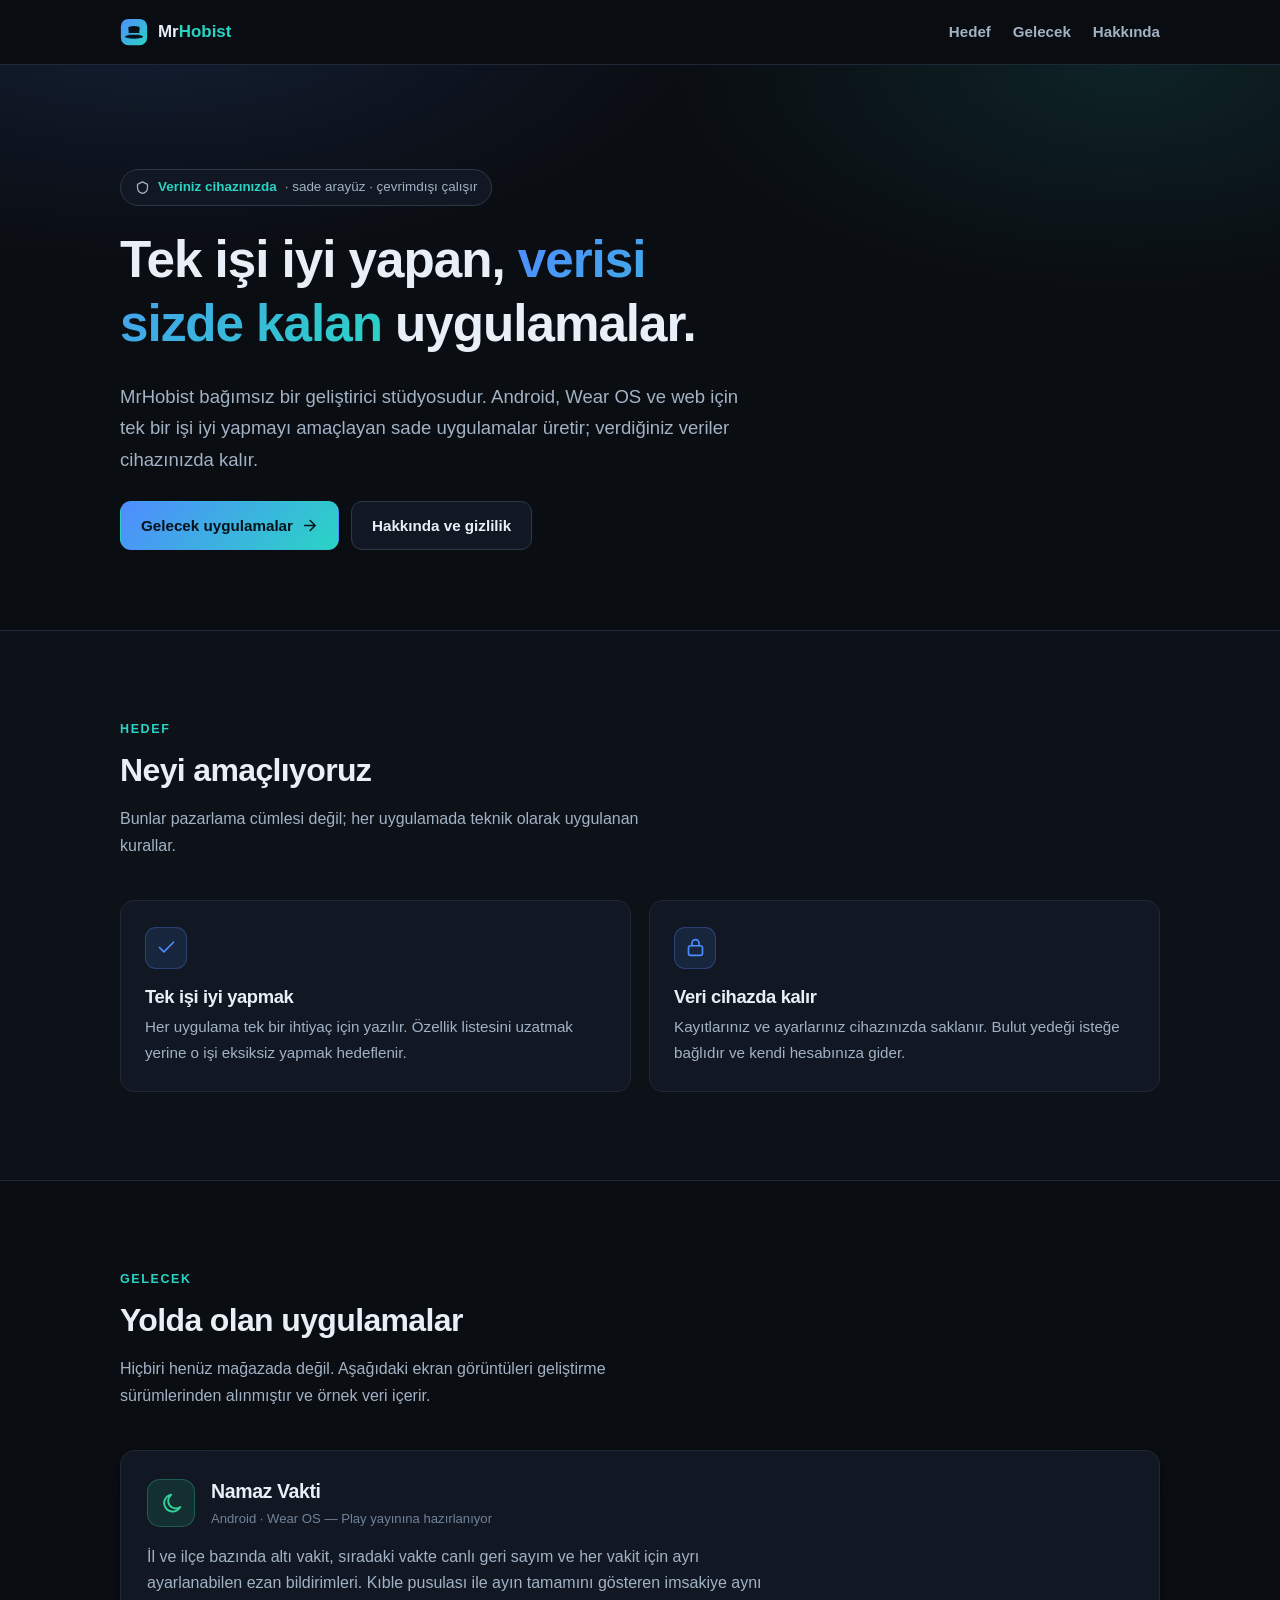
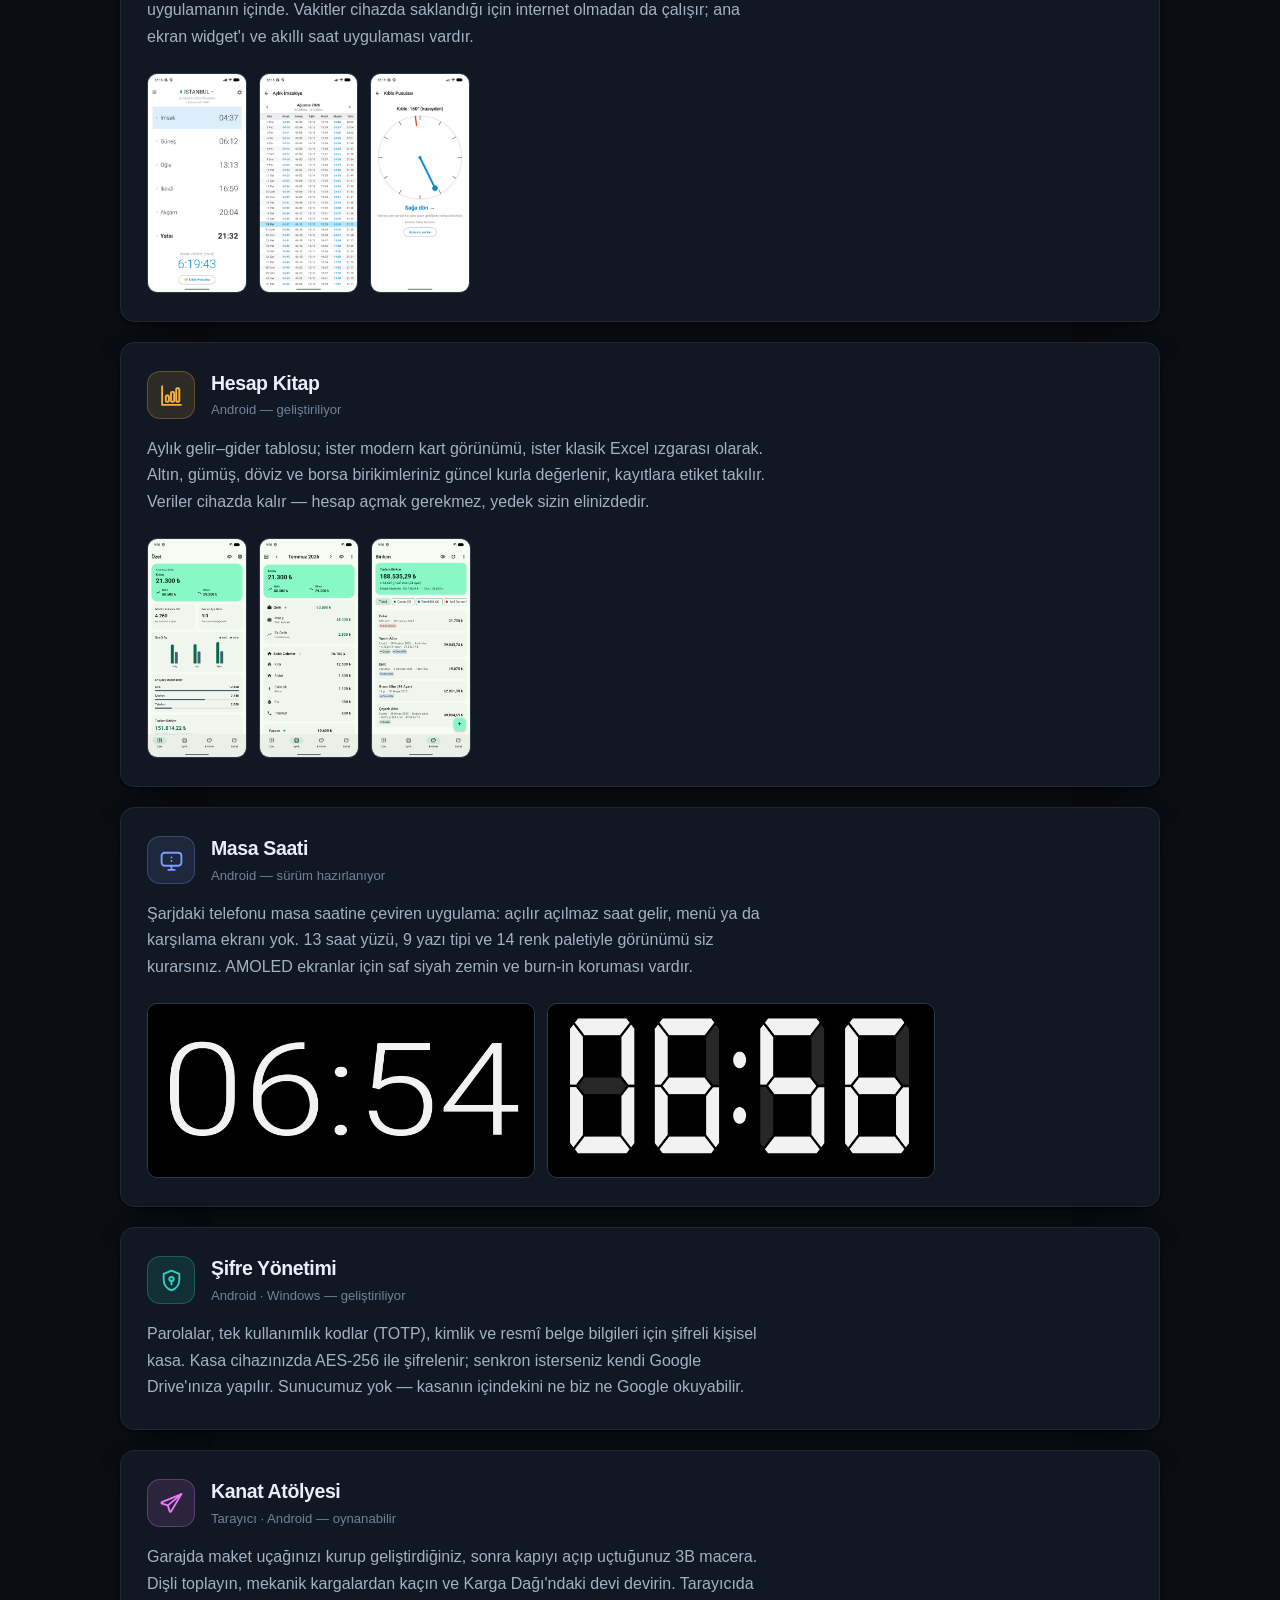
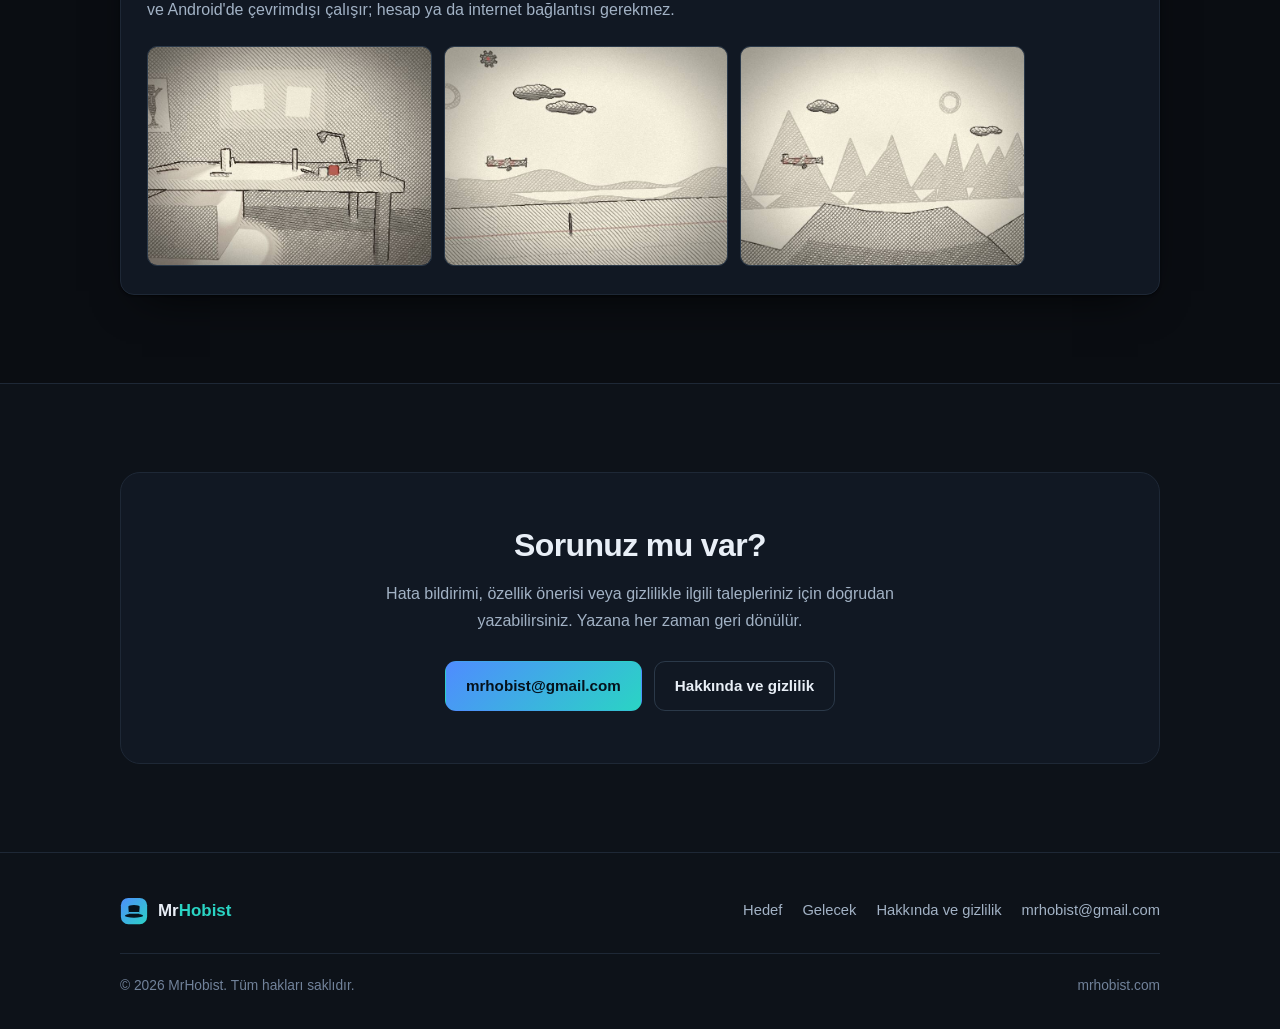
==== commit ae0e75d6: "Marka isaretini silindir sapka ikonuna cevir Favicon, basliktaki ve alt bilgideki marka isareti ve 4" ====
--- a/index.html
+++ b/index.html
@@ -8,6 +8,7 @@
 <link rel="canonical" href="https://mrhobist.com/">
 <meta name="theme-color" content="#0a0d12">
 <link rel="icon" href="/favicon.svg" type="image/svg+xml">
+<link rel="apple-touch-icon" href="/assets/img/icon-512.png">
 <link rel="stylesheet" href="/assets/css/site.css">
 
 <meta property="og:type" content="website">
@@ -16,6 +17,8 @@
 <meta property="og:url" content="https://mrhobist.com/">
 <meta property="og:title" content="MrHobist — Sade uygulamalar">
 <meta property="og:description" content="Tek işi iyi yapan sade uygulamalar. Verileriniz cihazınızda kalır.">
+<meta property="og:image" content="https://mrhobist.com/assets/img/icon-512.png">
+<meta name="twitter:card" content="summary">
 
 <script type="application/ld+json">
 {
@@ -23,7 +26,7 @@
   "@type": "Organization",
   "name": "MrHobist",
   "url": "https://mrhobist.com/",
-  "logo": "https://mrhobist.com/favicon.svg",
+  "logo": "https://mrhobist.com/assets/img/icon-512.png",
   "email": "mrhobist@gmail.com",
   "description": "Sade ve gizliliğe saygılı uygulamalar geliştiren bağımsız yazılım stüdyosu."
 }
@@ -36,9 +39,11 @@
   <nav class="container nav" aria-label="Ana menü">
     <a class="brand" href="/">
       <svg class="brand-mark" viewBox="0 0 32 32" aria-hidden="true">
-        <defs><linearGradient id="bm" x1="0" y1="0" x2="1" y2="1"><stop offset="0" stop-color="#4f8cff"/><stop offset="1" stop-color="#2ad4c4"/></linearGradient></defs>
+        <defs><linearGradient id="bm" gradientUnits="userSpaceOnUse" x1="0" y1="0" x2="32" y2="32"><stop offset="0" stop-color="#4f8cff"/><stop offset="1" stop-color="#2ad4c4"/></linearGradient></defs>
         <rect x="1" y="1" width="30" height="30" rx="8.5" fill="url(#bm)"/>
-        <path d="M8.5 23V10.4l7.5 7.4 7.5-7.4V23" fill="none" stroke="#06131d" stroke-width="2.7" stroke-linecap="round" stroke-linejoin="round"/>
+        <ellipse cx="16" cy="21.35" rx="10.42" ry="2.25" fill="#06131d"/>
+        <path d="M10.37 21.35L9.52 11.21A6.48 1.97 0 0 1 22.48 11.21L21.63 21.35Z" fill="#06131d"/>
+        <rect x="9.97" y="17.13" width="12.06" height="1.97" fill="url(#bm)"/>
       </svg>
       <span>Mr<em>Hobist</em></span>
     </a>
@@ -270,9 +275,11 @@
     <div class="footer-top">
       <a class="brand" href="/">
         <svg class="brand-mark" viewBox="0 0 32 32" aria-hidden="true">
-          <defs><linearGradient id="bf" x1="0" y1="0" x2="1" y2="1"><stop offset="0" stop-color="#4f8cff"/><stop offset="1" stop-color="#2ad4c4"/></linearGradient></defs>
+          <defs><linearGradient id="bf" gradientUnits="userSpaceOnUse" x1="0" y1="0" x2="32" y2="32"><stop offset="0" stop-color="#4f8cff"/><stop offset="1" stop-color="#2ad4c4"/></linearGradient></defs>
           <rect x="1" y="1" width="30" height="30" rx="8.5" fill="url(#bf)"/>
-          <path d="M8.5 23V10.4l7.5 7.4 7.5-7.4V23" fill="none" stroke="#06131d" stroke-width="2.7" stroke-linecap="round" stroke-linejoin="round"/>
+          <ellipse cx="16" cy="21.35" rx="10.42" ry="2.25" fill="#06131d"/>
+          <path d="M10.37 21.35L9.52 11.21A6.48 1.97 0 0 1 22.48 11.21L21.63 21.35Z" fill="#06131d"/>
+          <rect x="9.97" y="17.13" width="12.06" height="1.97" fill="url(#bf)"/>
         </svg>
         <span>Mr<em>Hobist</em></span>
       </a>
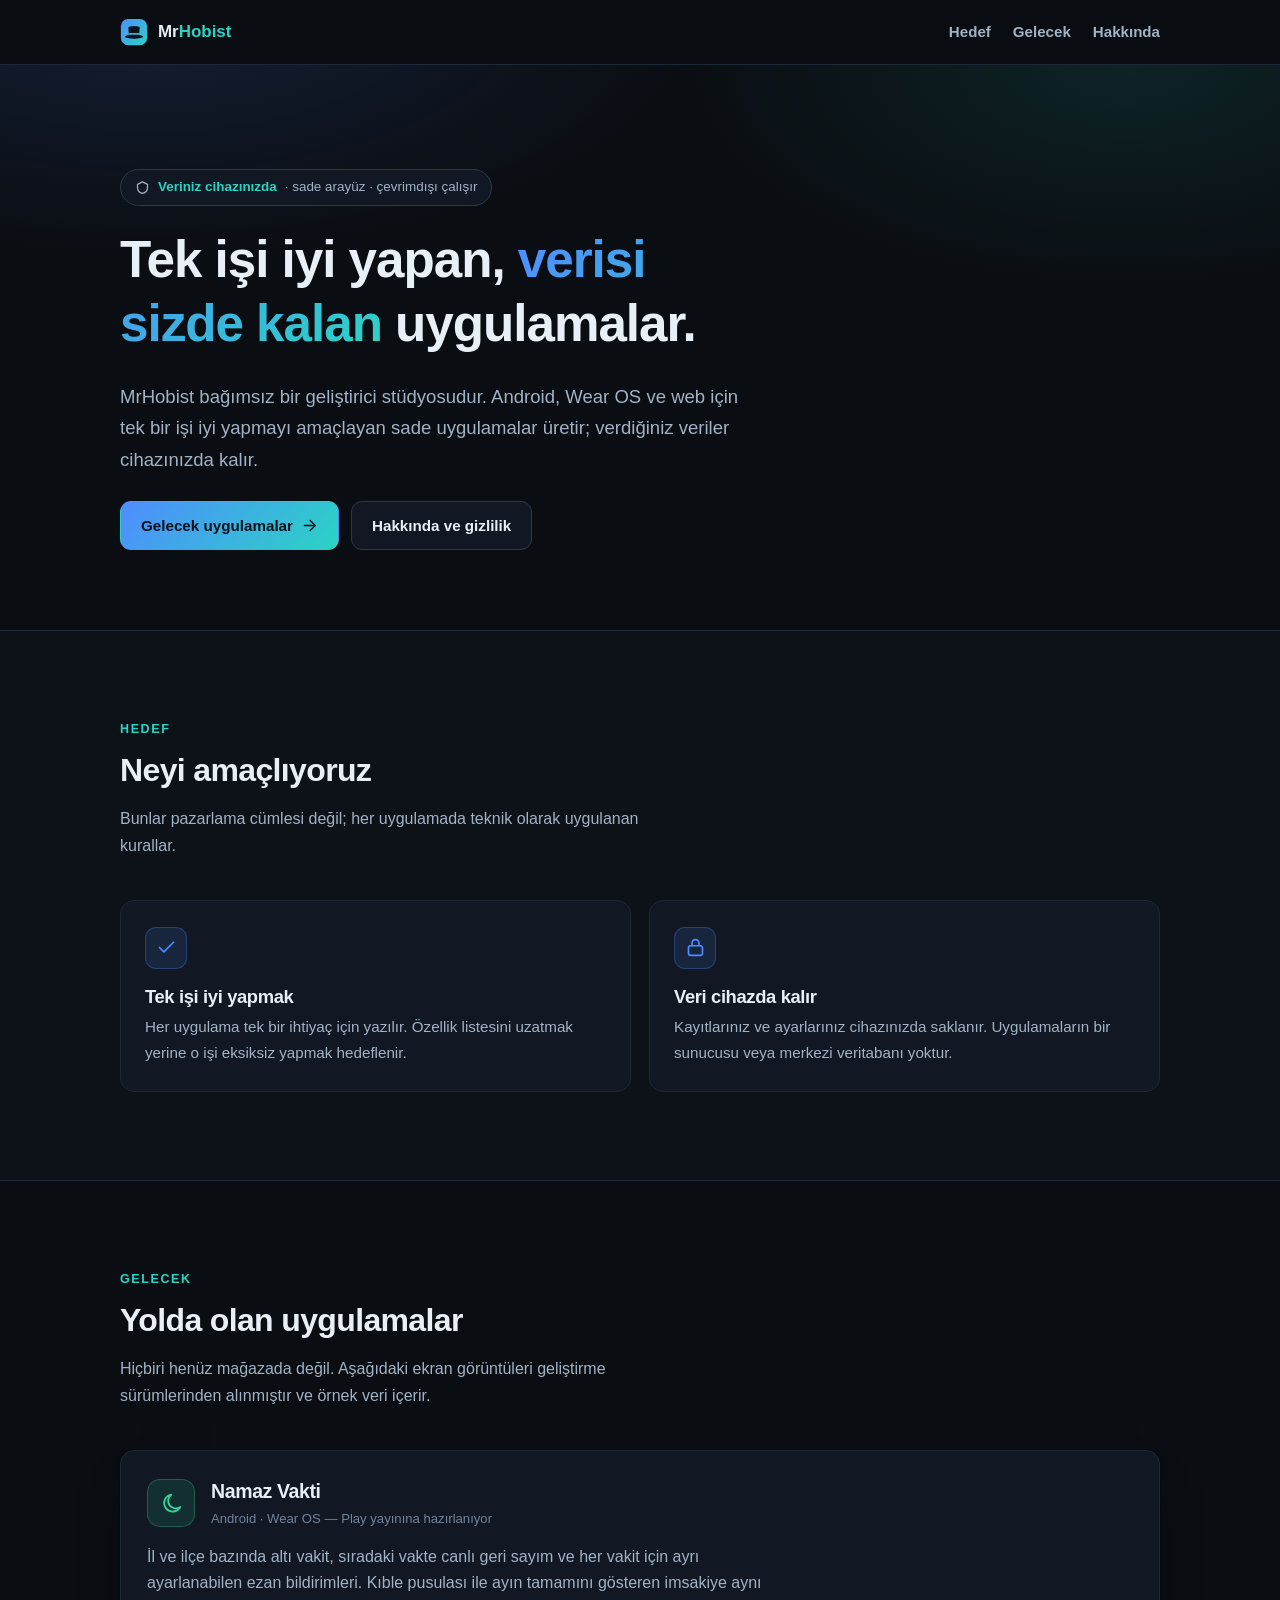
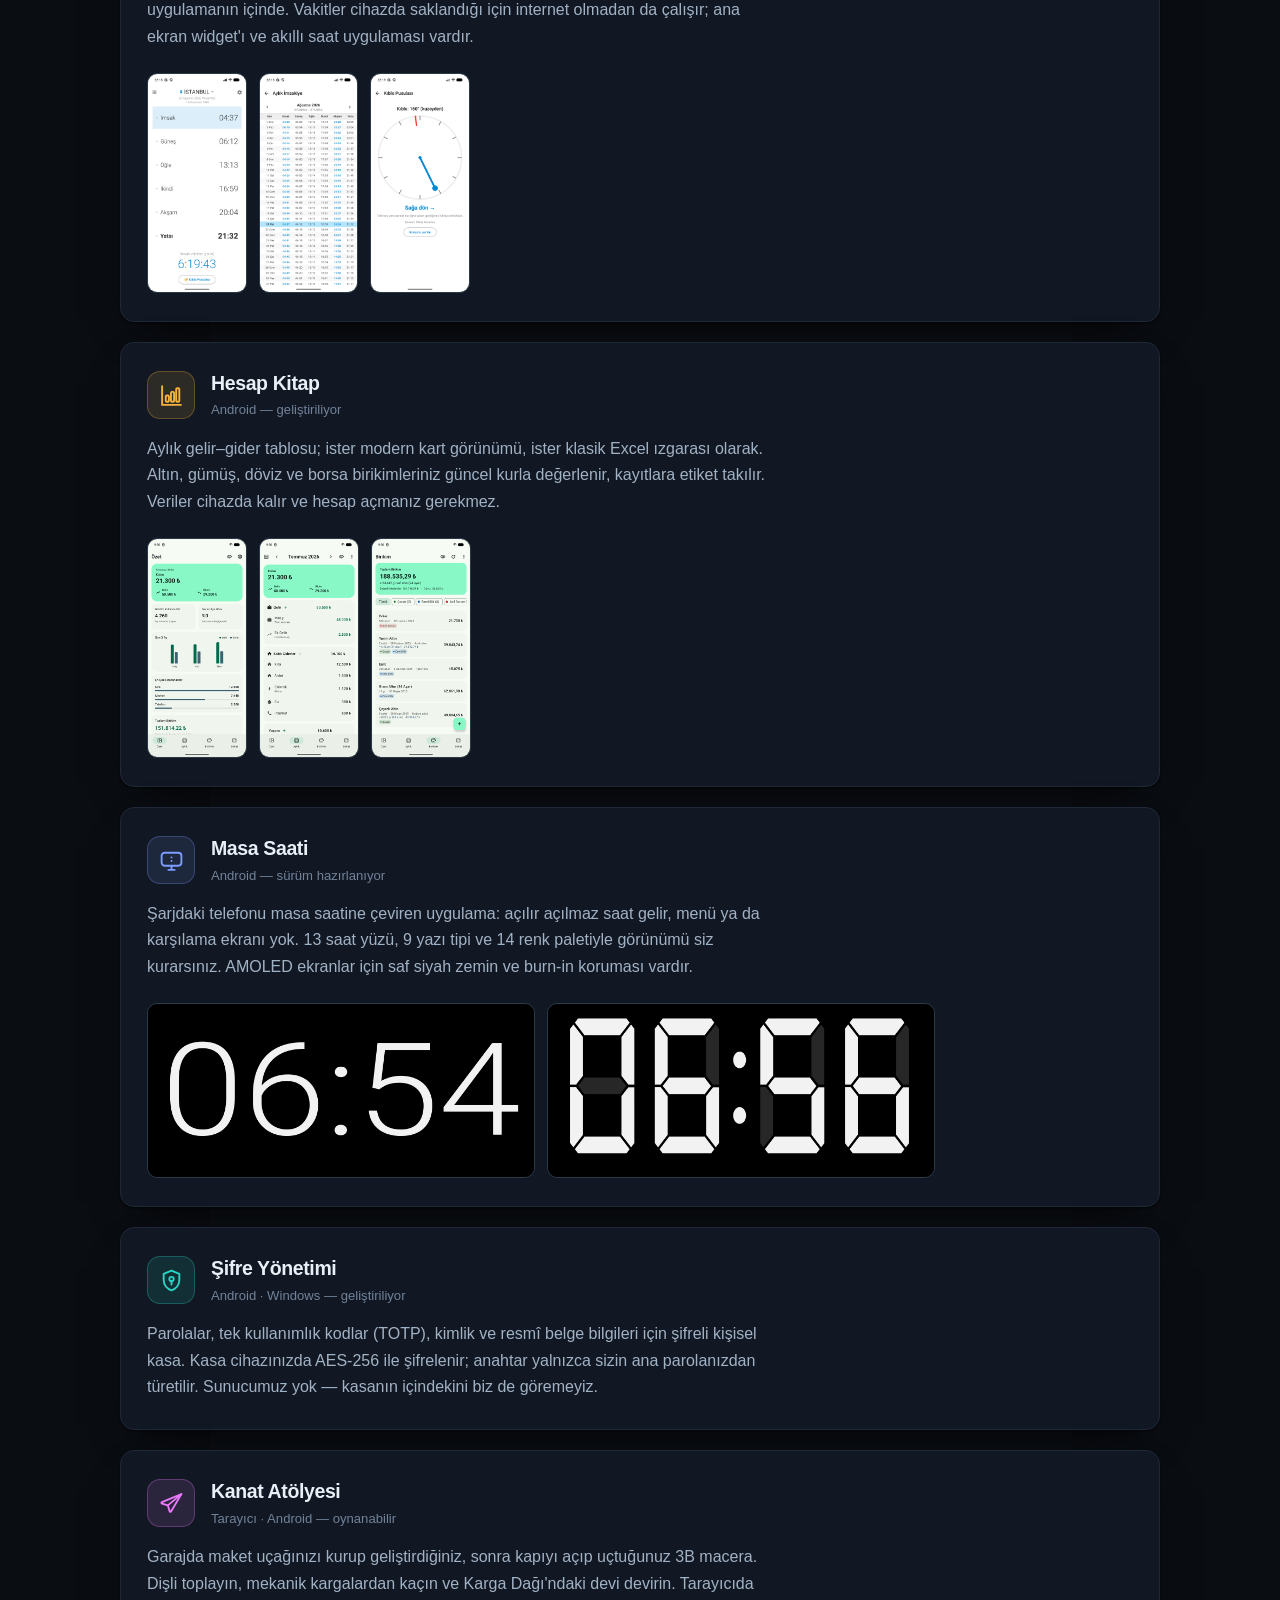
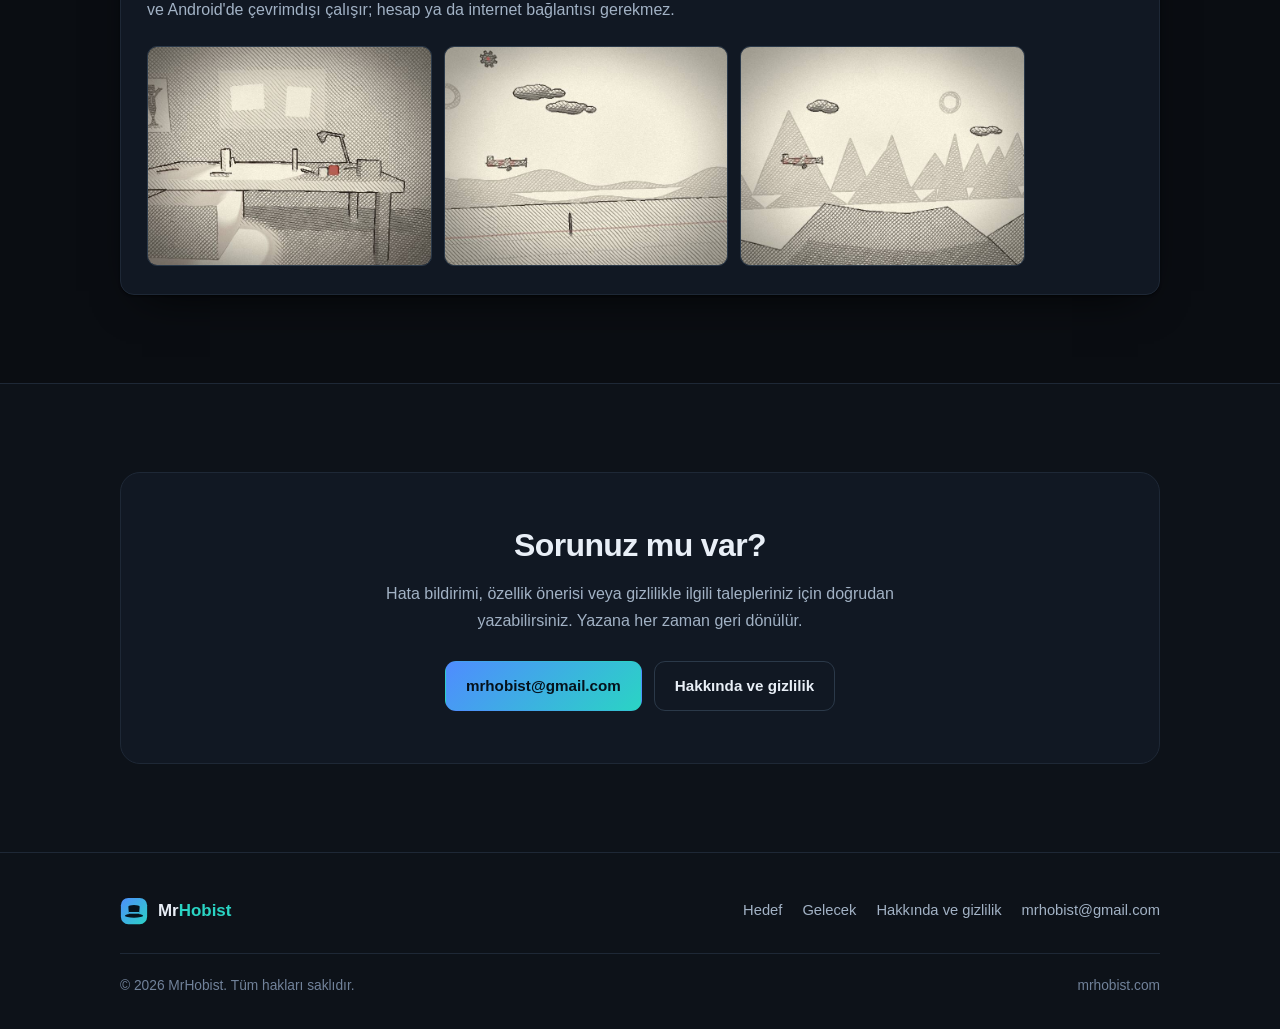
==== commit 59450cae: "Aciklamalardan bulut yedegi ve Google Drive detaylarini cikar Ana sayfadaki tanitim metinlerinde Goo" ====
--- a/index.html
+++ b/index.html
@@ -106,8 +106,8 @@
             <svg viewBox="0 0 24 24" fill="none" stroke="currentColor" stroke-width="1.9" stroke-linecap="round" stroke-linejoin="round" aria-hidden="true"><rect x="4" y="10" width="16" height="11" rx="2.5"/><path d="M8 10V7a4 4 0 0 1 8 0v3"/></svg>
           </div>
           <h3>Veri cihazda kalır</h3>
-          <p>Kayıtlarınız ve ayarlarınız cihazınızda saklanır. Bulut yedeği isteğe bağlıdır
-             ve kendi hesabınıza gider.</p>
+          <p>Kayıtlarınız ve ayarlarınız cihazınızda saklanır. Uygulamaların bir sunucusu
+             veya merkezi veritabanı yoktur.</p>
         </div>
 
       </div>
@@ -168,8 +168,7 @@
           </div>
           <p>Aylık gelir–gider tablosu; ister modern kart görünümü, ister klasik Excel ızgarası
              olarak. Altın, gümüş, döviz ve borsa birikimleriniz güncel kurla değerlenir,
-             kayıtlara etiket takılır. Veriler cihazda kalır — hesap açmak gerekmez, yedek
-             sizin elinizdedir.</p>
+             kayıtlara etiket takılır. Veriler cihazda kalır ve hesap açmanız gerekmez.</p>
           <div class="shots">
             <img src="/assets/img/hesap-kitap-1.png" width="360" height="801" loading="lazy" alt="Özet ekranı: ayın kalanı, günlük harcanabilir tutar ve son üç ayın trendi">
             <img src="/assets/img/hesap-kitap-2.png" width="360" height="801" loading="lazy" alt="Aylık ekranı: gelir ve gider grupları kart görünümünde">
@@ -219,9 +218,9 @@
             </div>
           </div>
           <p>Parolalar, tek kullanımlık kodlar (TOTP), kimlik ve resmî belge bilgileri için
-             şifreli kişisel kasa. Kasa cihazınızda AES-256 ile şifrelenir; senkron isterseniz
-             kendi Google Drive'ınıza yapılır. Sunucumuz yok — kasanın içindekini ne biz
-             ne Google okuyabilir.</p>
+             şifreli kişisel kasa. Kasa cihazınızda AES-256 ile şifrelenir; anahtar yalnızca
+             sizin ana parolanızdan türetilir. Sunucumuz yok — kasanın içindekini biz de
+             göremeyiz.</p>
         </article>
 
         <!-- Kanat Atölyesi -->
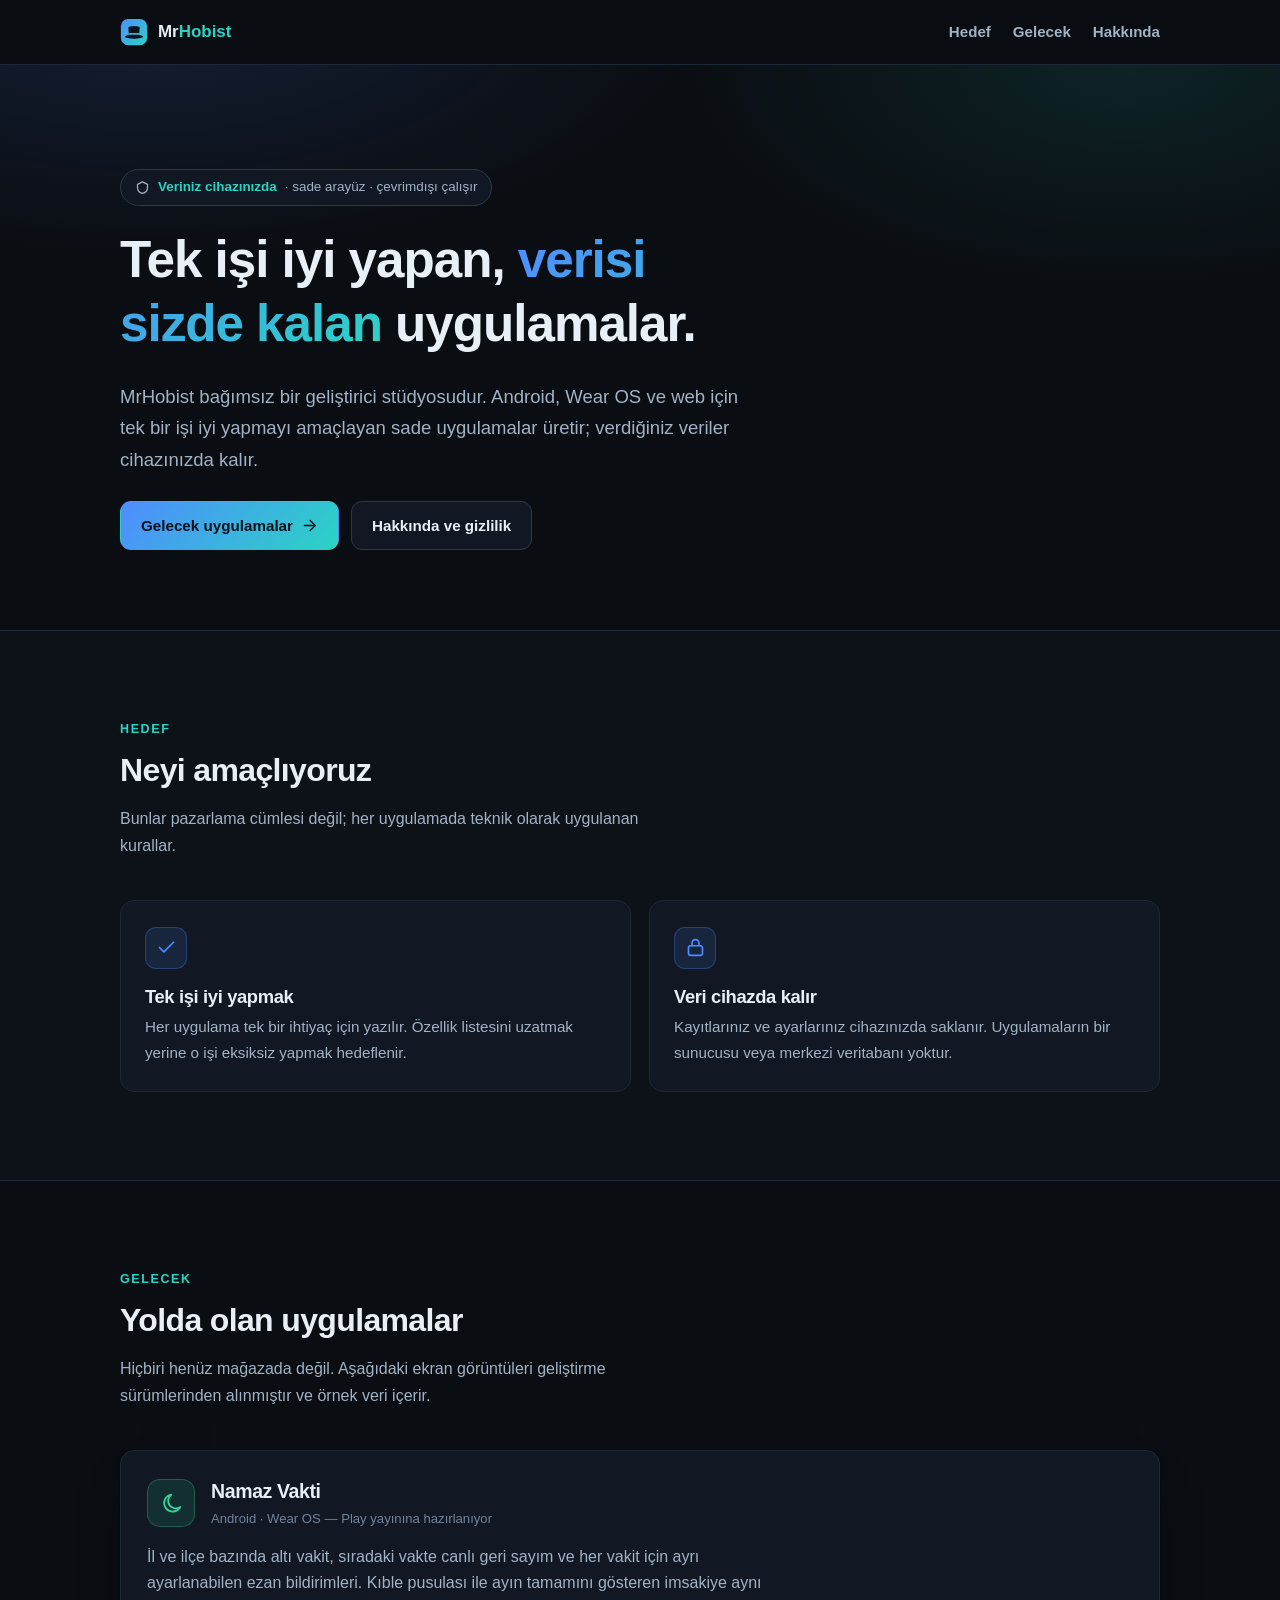
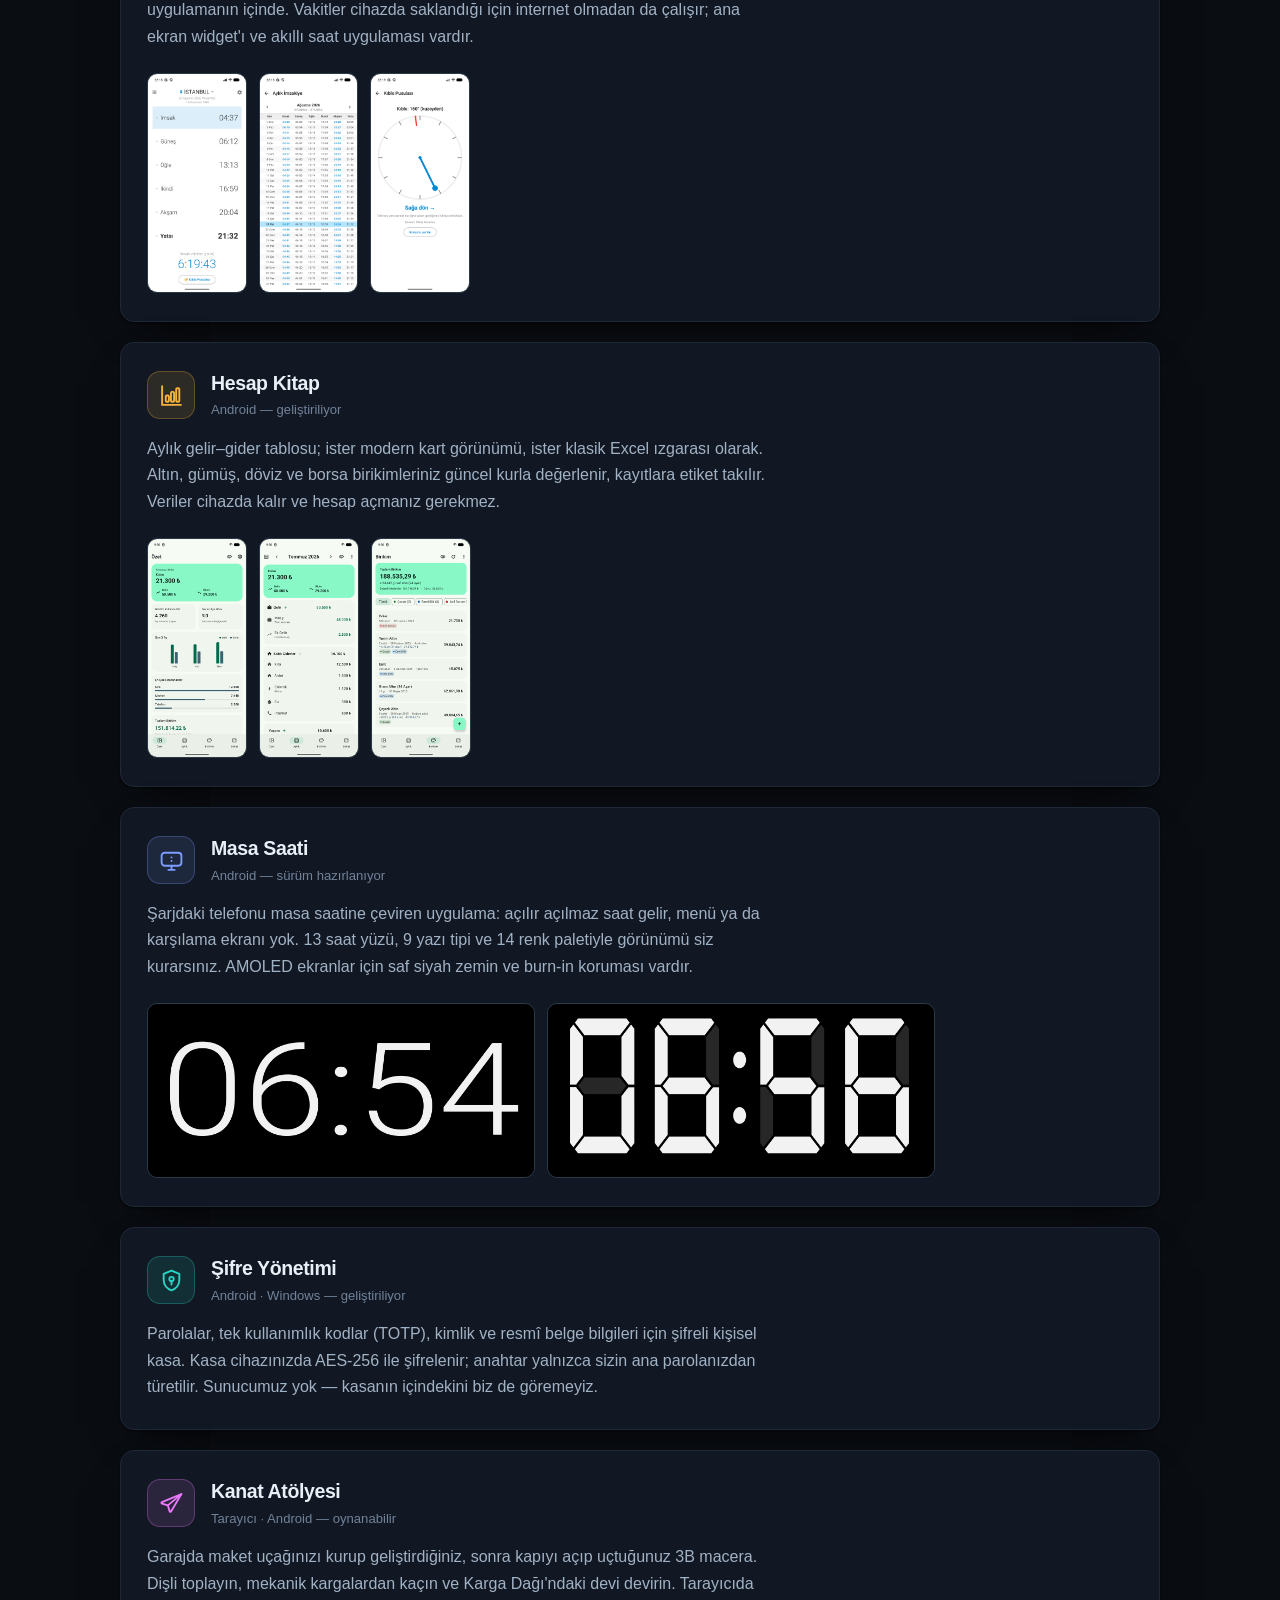
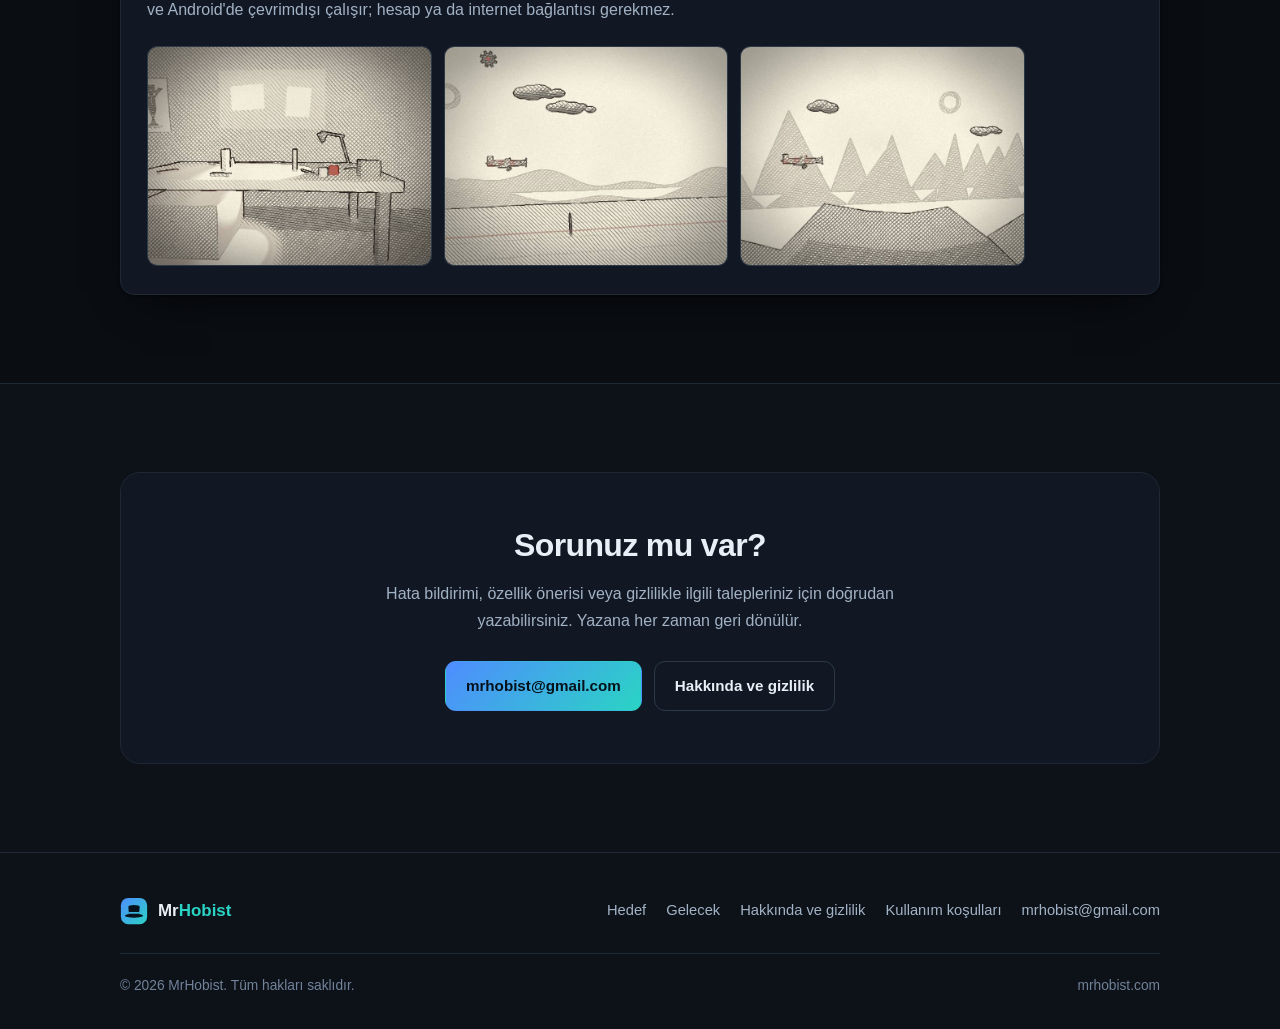
==== commit 754b9fc2: "WIP: Kullanim Kosullari sayfasi (kosullar/) ve menu/sitemap baglantilari Tasima oncesi commit edilme" ====
--- a/index.html
+++ b/index.html
@@ -286,6 +286,7 @@
         <li><a href="#hedef">Hedef</a></li>
         <li><a href="#gelecek">Gelecek</a></li>
         <li><a href="/hakkinda/">Hakkında ve gizlilik</a></li>
+        <li><a href="/kosullar/">Kullanım koşulları</a></li>
         <li><a href="mailto:mrhobist@gmail.com">mrhobist@gmail.com</a></li>
       </ul>
     </div>
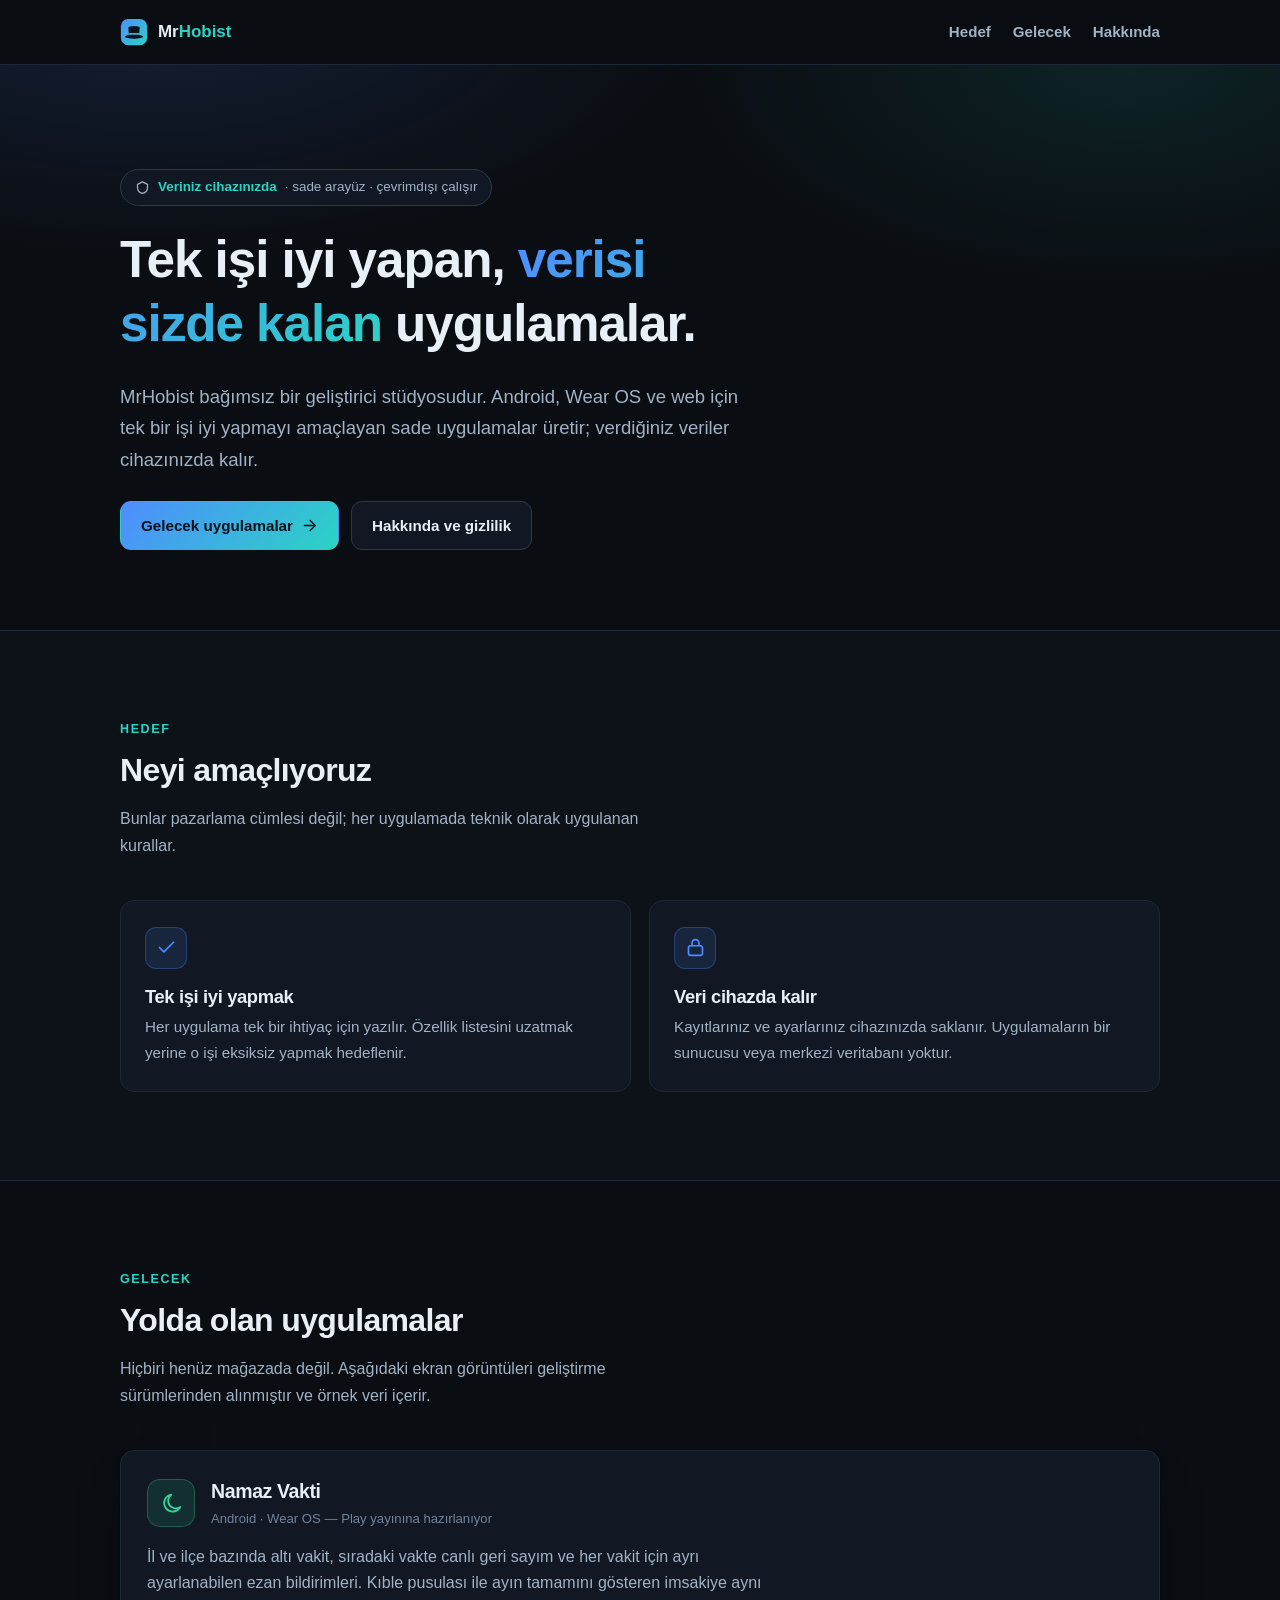
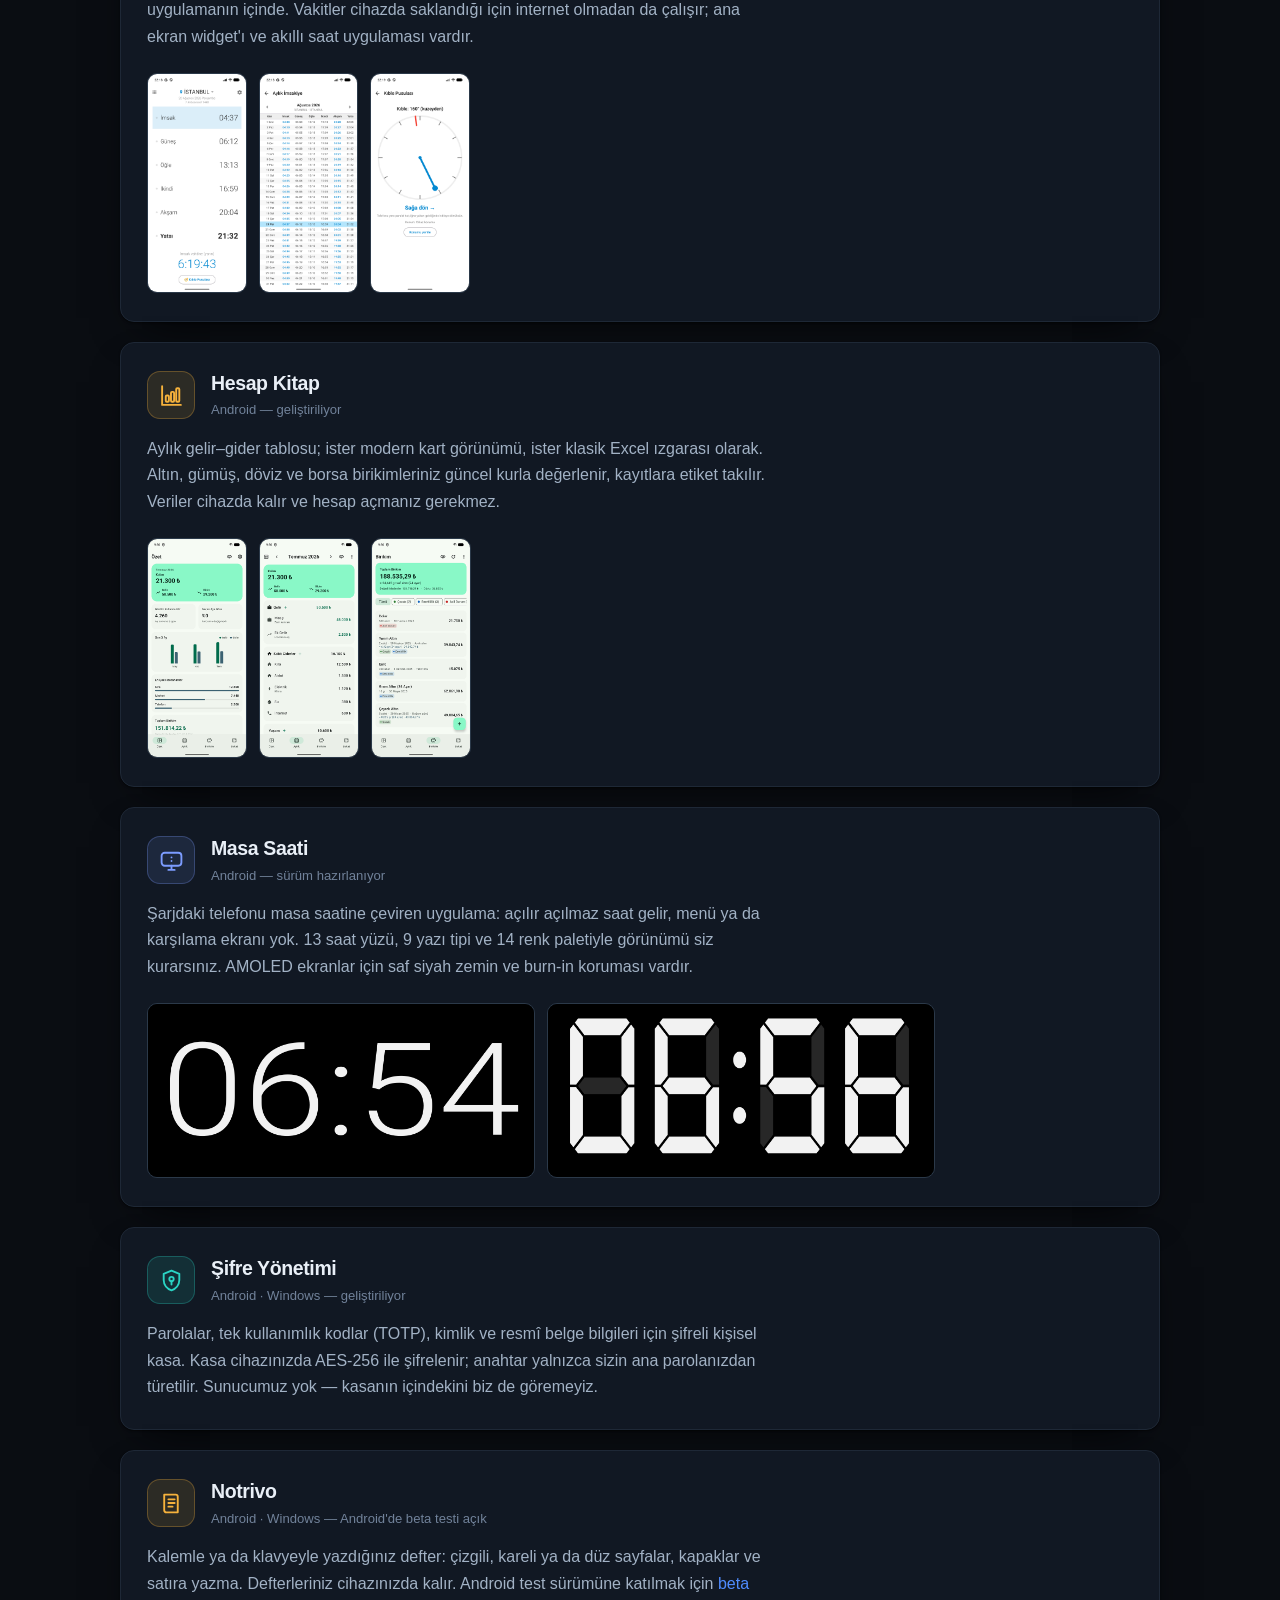
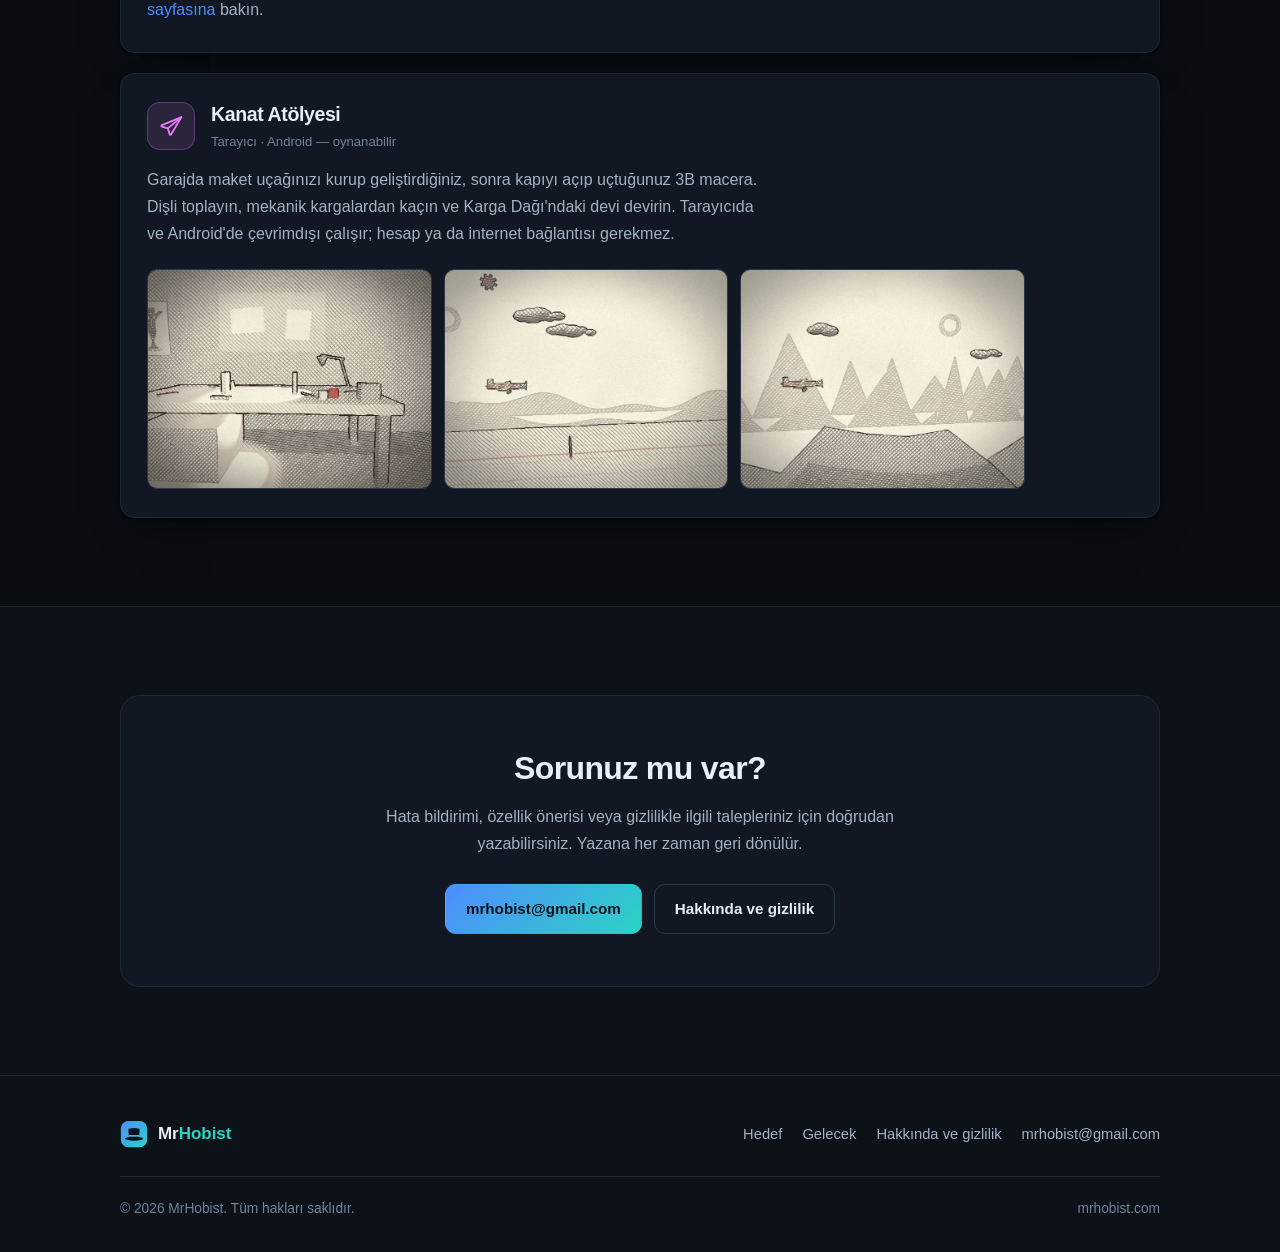
==== commit 0650190f: "Notrivo beta sayfasi ve ana sayfa karti Co-Authored-By: Claude Opus 5.5 <noreply@anthropic.com>" ====
--- a/index.html
+++ b/index.html
@@ -223,6 +223,25 @@
              göremeyiz.</p>
         </article>
 
+        <!-- Notrivo -->
+        <article class="app">
+          <div class="app-top">
+            <div class="app-icon ic-finance">
+              <svg viewBox="0 0 24 24" fill="none" stroke="currentColor" stroke-width="1.8" stroke-linecap="round" stroke-linejoin="round" aria-hidden="true">
+                <path d="M5 3.5h11a2 2 0 0 1 2 2v15H7a2 2 0 0 1-2-2v-15Z"/>
+                <path d="M9 8h6M9 11.5h6M9 15h4"/>
+              </svg>
+            </div>
+            <div>
+              <h3 class="app-name">Notrivo</h3>
+              <p class="app-meta">Android · Windows — Android'de beta testi açık</p>
+            </div>
+          </div>
+          <p>Kalemle ya da klavyeyle yazdığınız defter: çizgili, kareli ya da düz sayfalar,
+             kapaklar ve satıra yazma. Defterleriniz cihazınızda kalır. Android test sürümüne
+             katılmak için <a href="/notrivo/">beta sayfasına</a> bakın.</p>
+        </article>
+
         <!-- Kanat Atölyesi -->
         <article class="app">
           <div class="app-top">
@@ -286,7 +305,6 @@
         <li><a href="#hedef">Hedef</a></li>
         <li><a href="#gelecek">Gelecek</a></li>
         <li><a href="/hakkinda/">Hakkında ve gizlilik</a></li>
-        <li><a href="/kosullar/">Kullanım koşulları</a></li>
         <li><a href="mailto:mrhobist@gmail.com">mrhobist@gmail.com</a></li>
       </ul>
     </div>
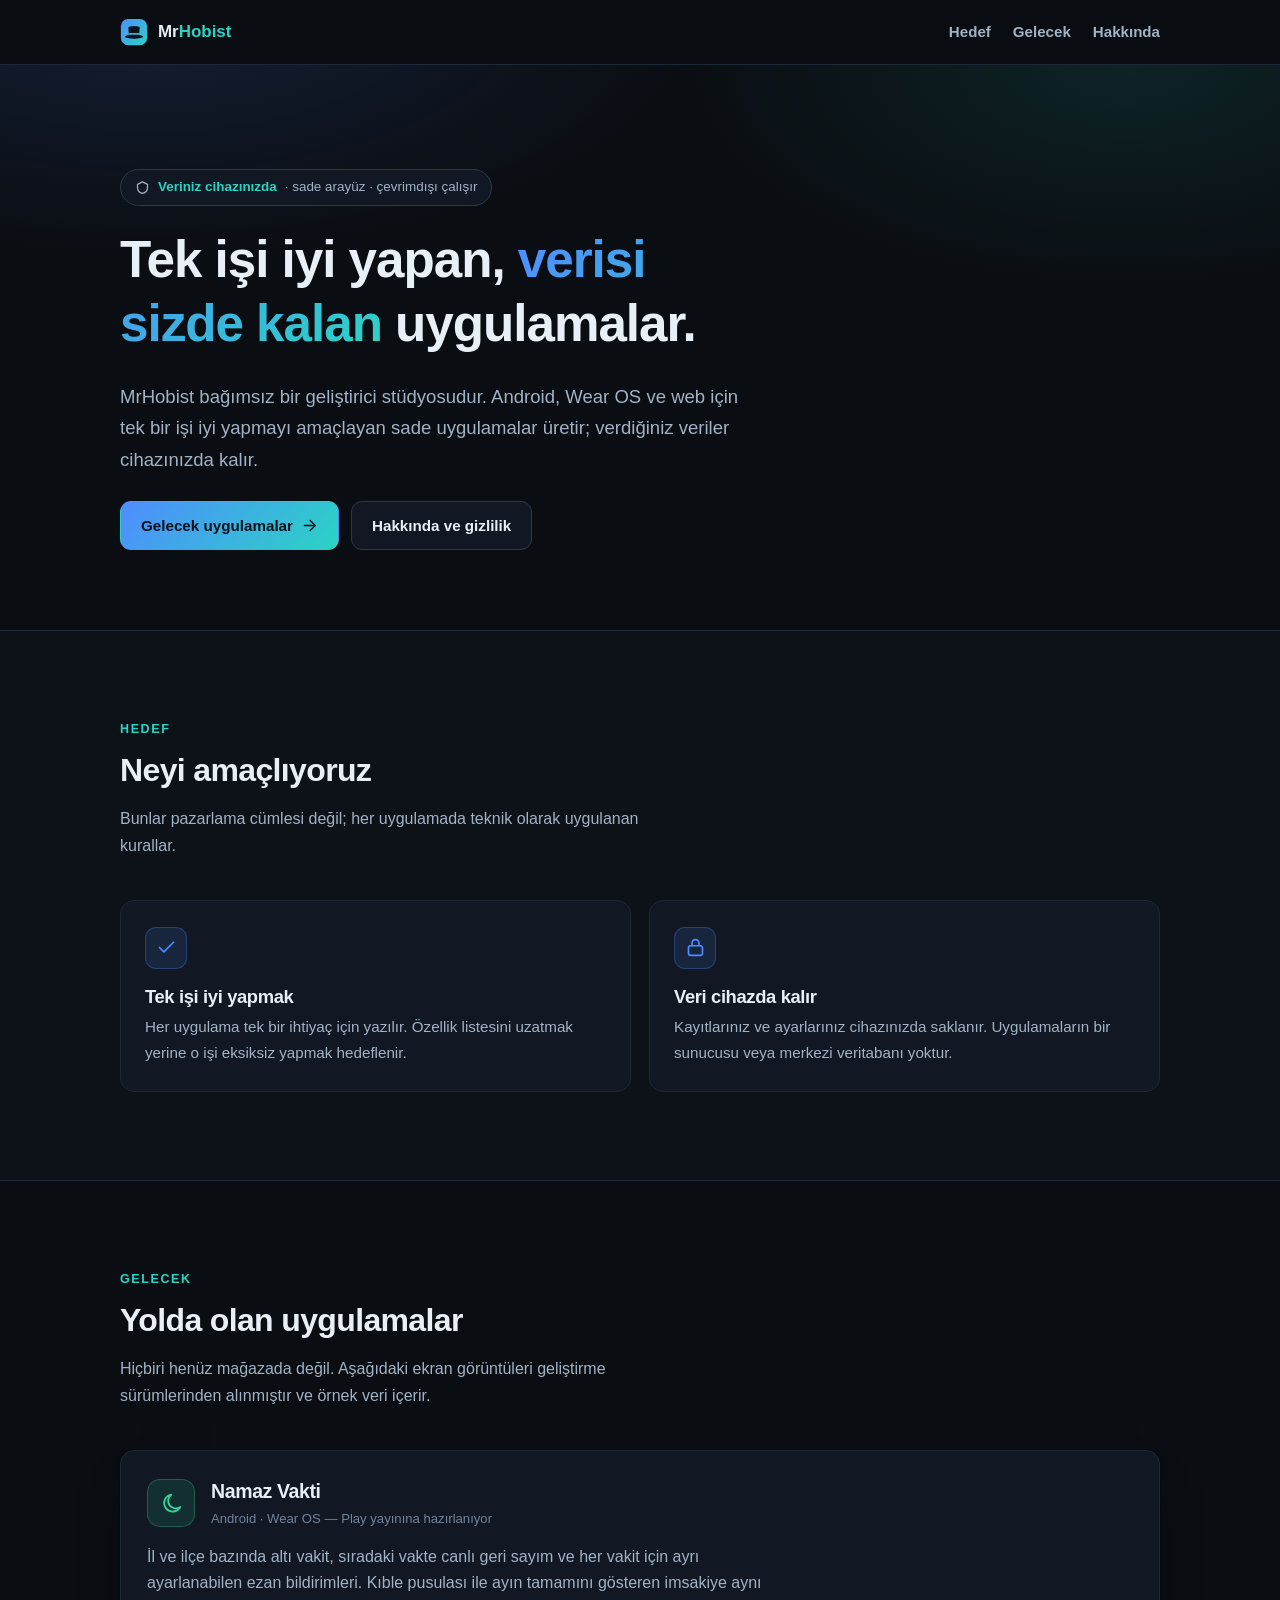
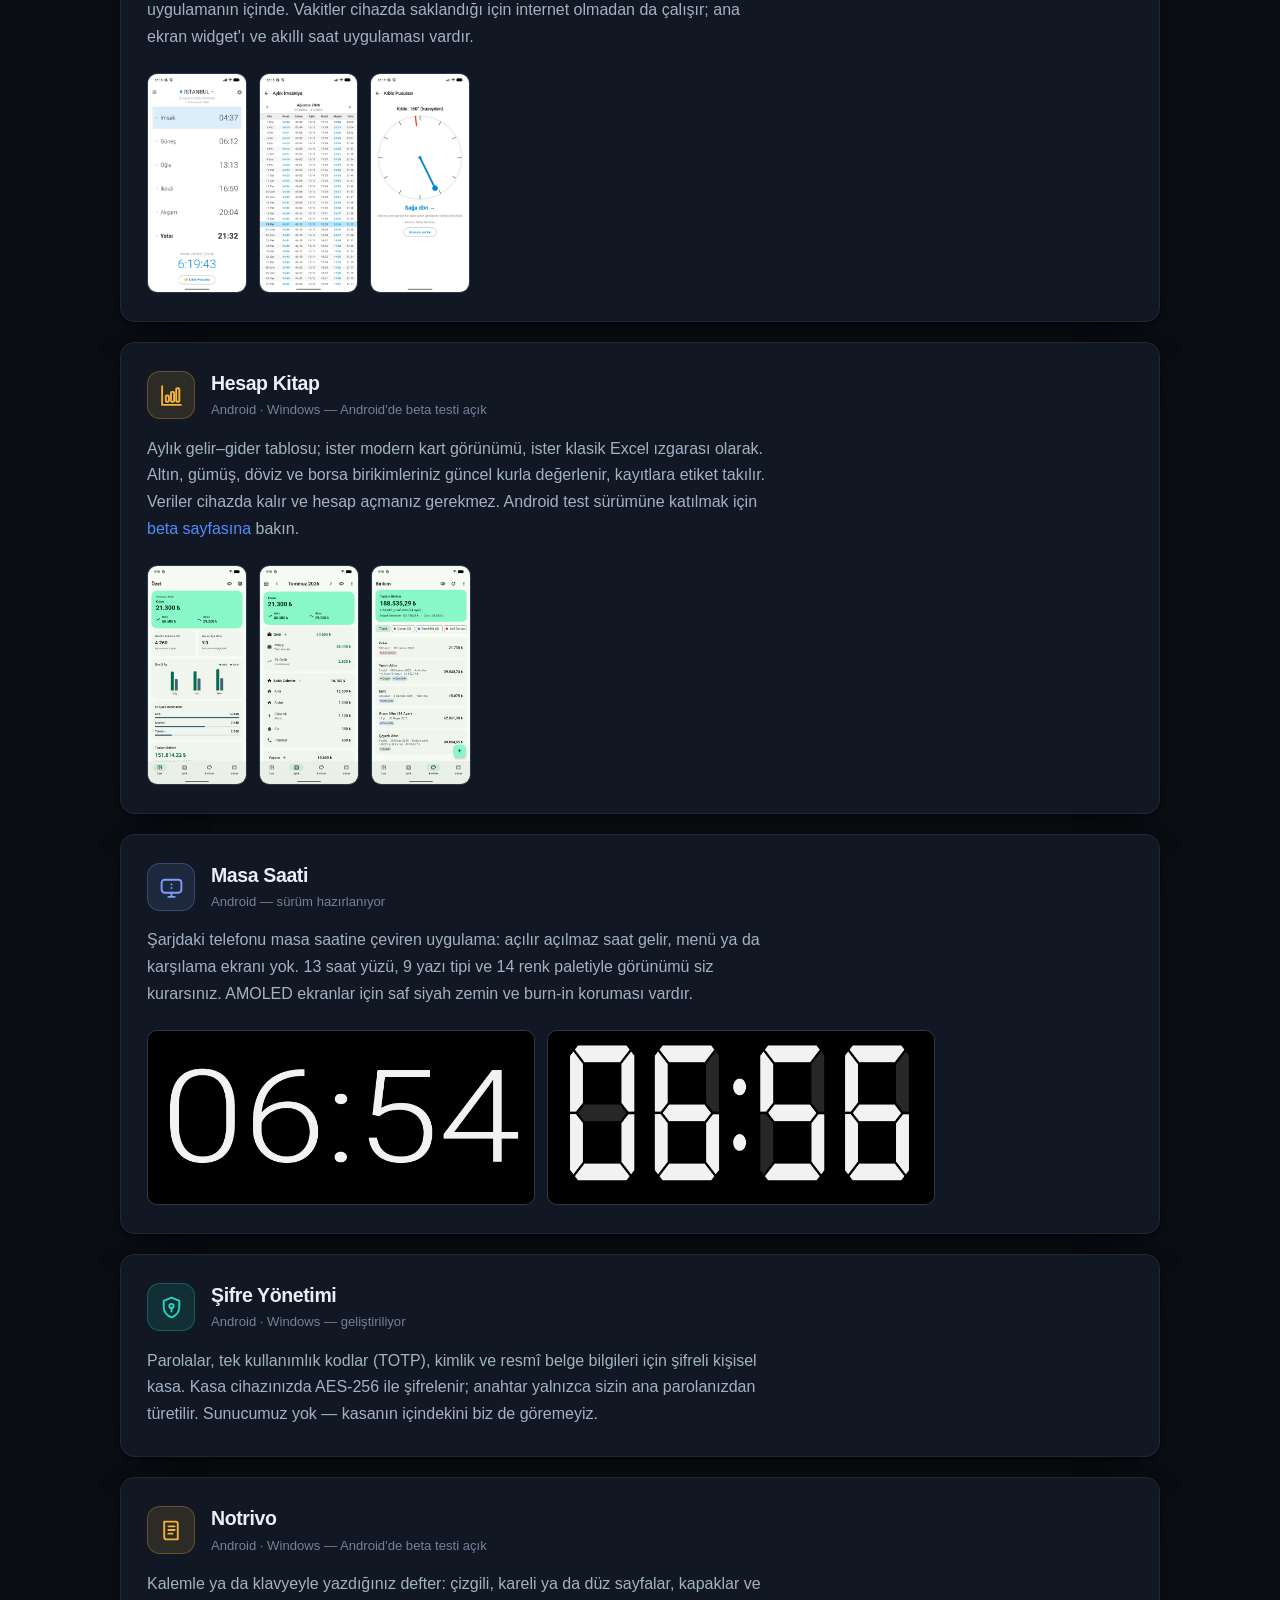
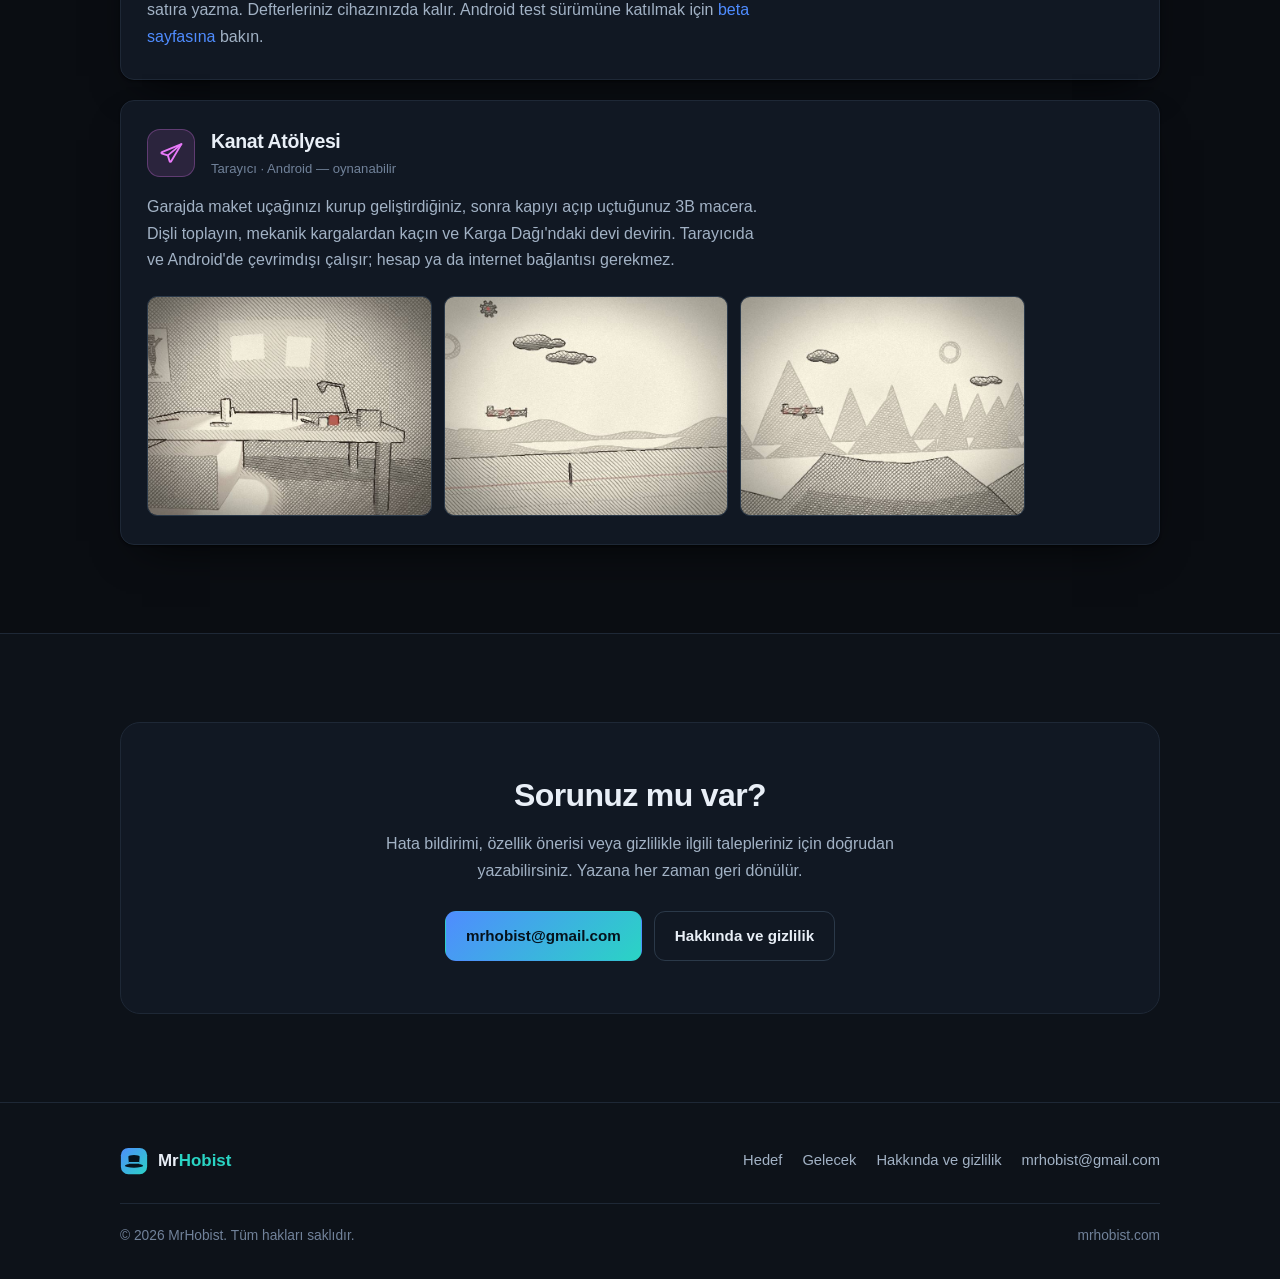
==== commit 06a603f7: "Hesap Kitap beta sayfasi ve ana sayfa karti Co-Authored-By: Claude Opus 5.5 <noreply@anthropic.com>" ====
--- a/index.html
+++ b/index.html
@@ -163,12 +163,13 @@
             </div>
             <div>
               <h3 class="app-name">Hesap Kitap</h3>
-              <p class="app-meta">Android — geliştiriliyor</p>
+              <p class="app-meta">Android · Windows — Android'de beta testi açık</p>
             </div>
           </div>
           <p>Aylık gelir–gider tablosu; ister modern kart görünümü, ister klasik Excel ızgarası
              olarak. Altın, gümüş, döviz ve borsa birikimleriniz güncel kurla değerlenir,
-             kayıtlara etiket takılır. Veriler cihazda kalır ve hesap açmanız gerekmez.</p>
+             kayıtlara etiket takılır. Veriler cihazda kalır ve hesap açmanız gerekmez.
+             Android test sürümüne katılmak için <a href="/finflow/">beta sayfasına</a> bakın.</p>
           <div class="shots">
             <img src="/assets/img/hesap-kitap-1.png" width="360" height="801" loading="lazy" alt="Özet ekranı: ayın kalanı, günlük harcanabilir tutar ve son üç ayın trendi">
             <img src="/assets/img/hesap-kitap-2.png" width="360" height="801" loading="lazy" alt="Aylık ekranı: gelir ve gider grupları kart görünümünde">
